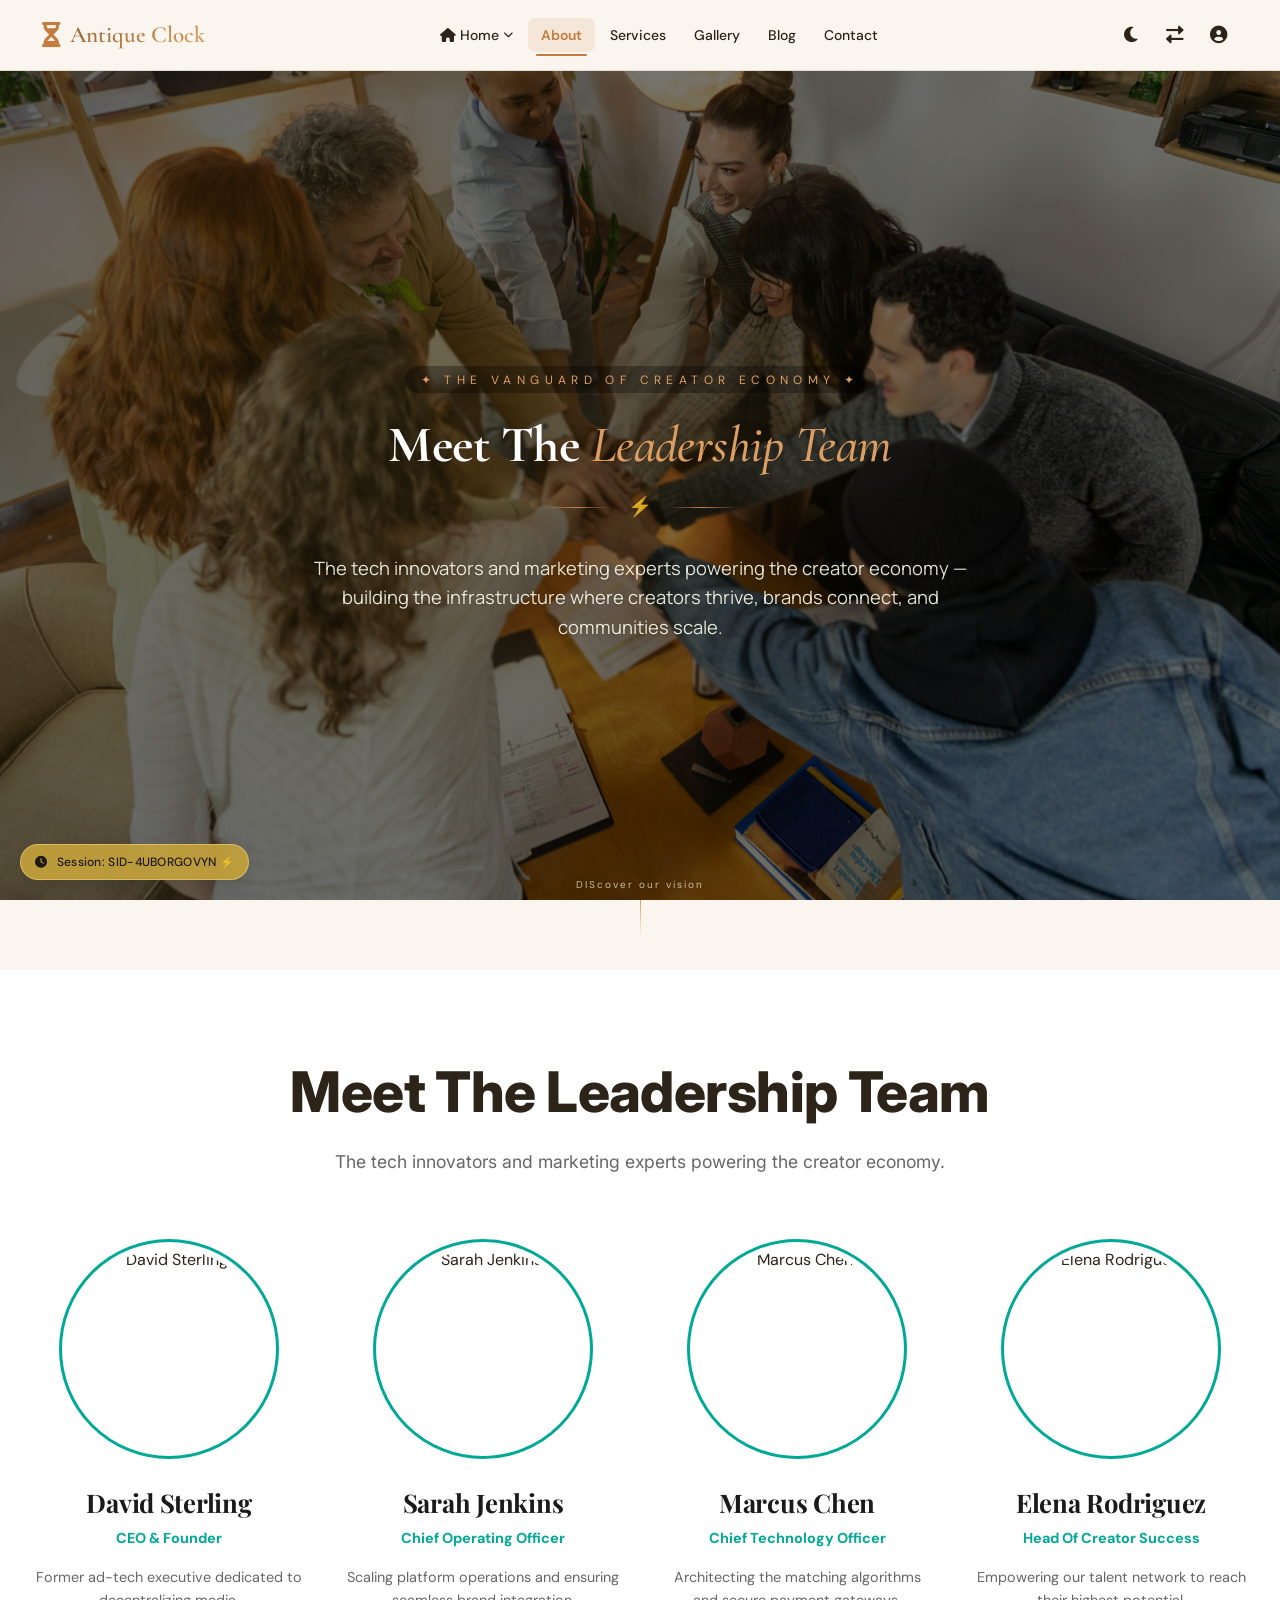
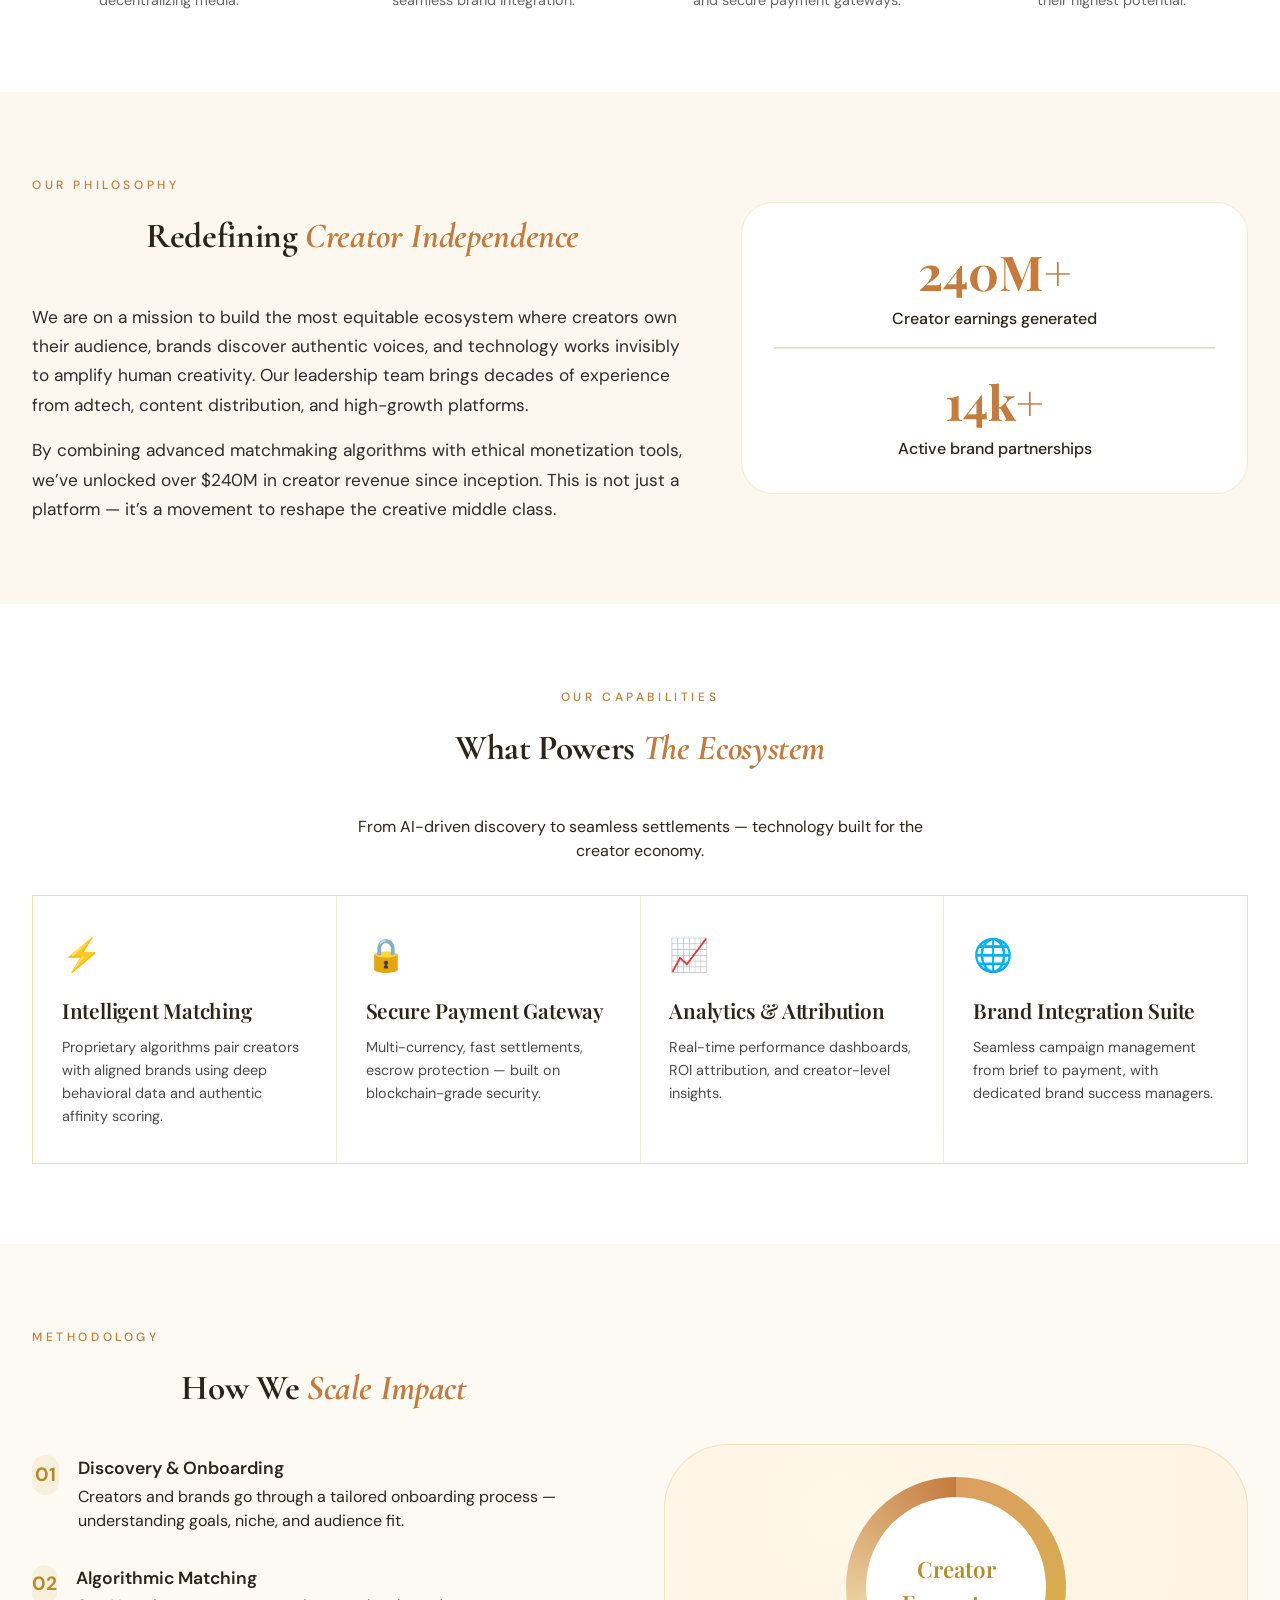
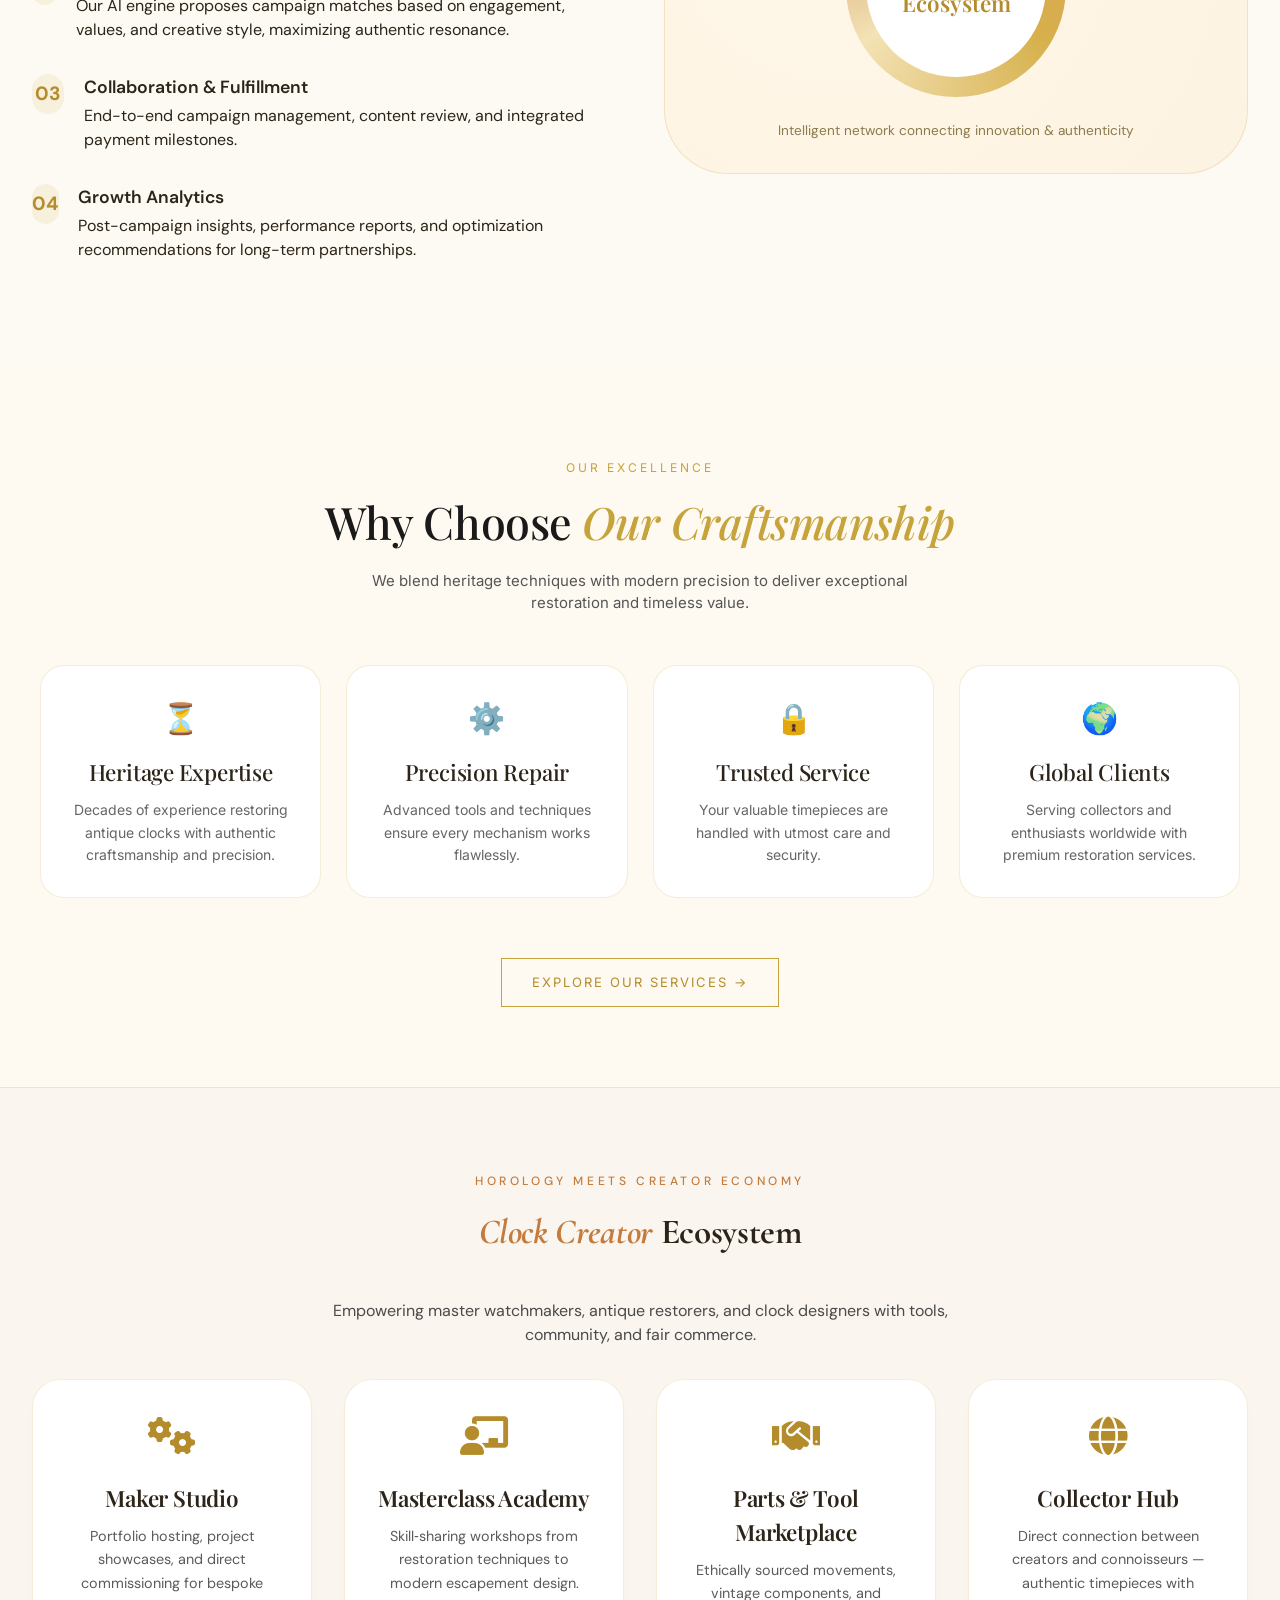
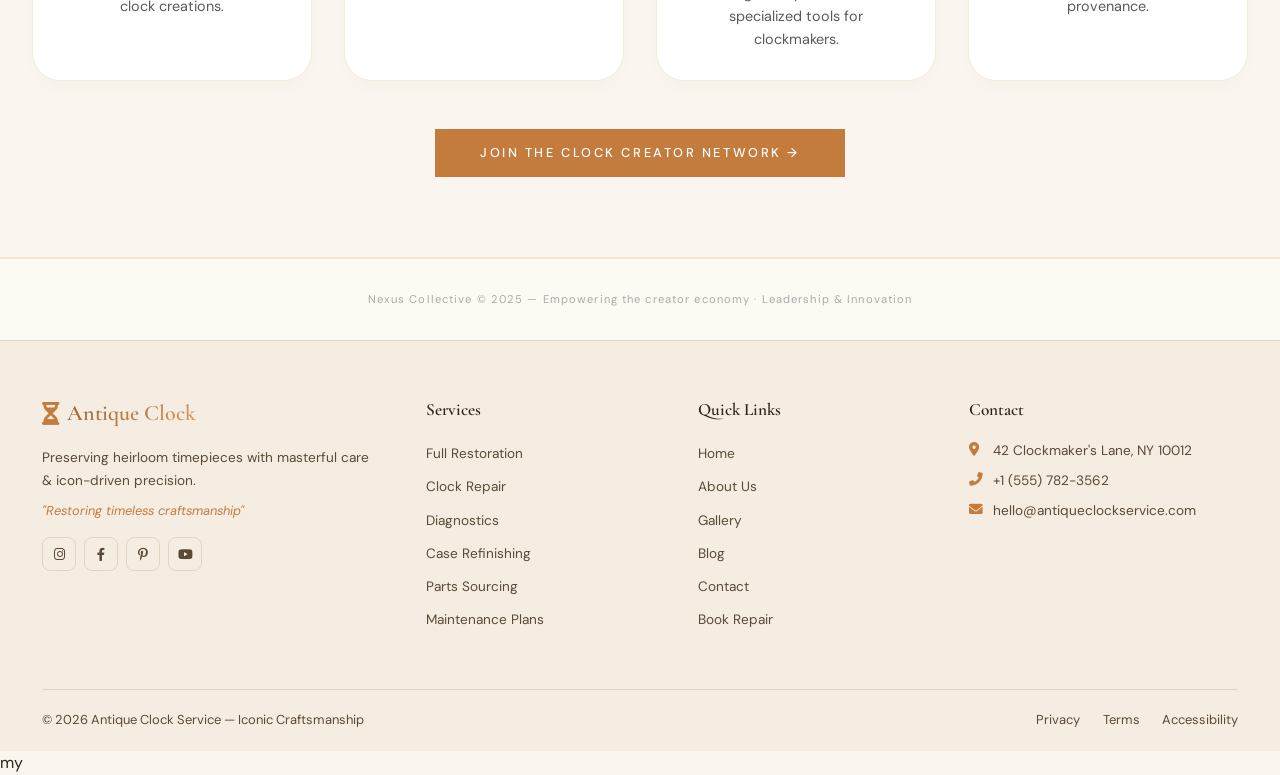
==== about.html @ 21d29d67 "main" ====
﻿<!DOCTYPE html>
<html lang="en">
<head>
  <meta charset="UTF-8">
  <meta name="viewport" content="width=device-width, initial-scale=1.0, viewport-fit=cover">
  <title>Nexus Collective | Leadership & Creator Economy</title>
  
  <!-- fonts & icons (combined from all components) -->
  <link href="https://fonts.googleapis.com/css2?family=Cormorant+Garamond:ital,wght@0,400;0,500;0,600;1,400;1,500&family=DM+Sans:wght@300;400;500;600&display=swap" rel="stylesheet">
  <link rel="preconnect" href="https://fonts.googleapis.com">
  <link href="https://fonts.googleapis.com/css2?family=Playfair+Display:ital,wght@0,400;0,500;0,600;0,700;1,400;1,500&family=Inter:opsz,wght@14..32,300;14..32,400;14..32,500;14..32,600&family=Manrope:wght@300;400;500;600&display=swap" rel="stylesheet">
  <link rel="stylesheet" href="https://cdnjs.cloudflare.com/ajax/libs/font-awesome/6.0.0-beta3/css/all.min.css">
  
  
  
  
  <!-- ========== STYLE BLOCK 2: NEXUS COLLECTIVE (full original, unmodified) ========== -->
  <style>
    * {
      margin: 0;
      padding: 0;
      box-sizing: border-box;
    }

    :root {
      --gold: #C6A43B;
      --gold-deep: #B48C2C;
      --gold-light: #E1C87D;
      --charcoal: #111111;
      --ink: #1A1A1A;
      --paper: #FEFAF0;
      --cream-bg: #FCF8F0;
      --border-soft: rgba(198, 164, 59, 0.22);
      --shadow-sm: 0 12px 28px -8px rgba(0, 0, 0, 0.05);
      --transition: all 0.4s cubic-bezier(0.2, 0.9, 0.4, 1.1);
    }

    body {
      font-family: 'Inter', system-ui, -apple-system, sans-serif;
      background-color: var(--cream);
      color: var(--brown-dark);
      line-height: 1.5;
      overflow-x: hidden;
      transition: background 0.3s, color 0.3s;
    }

    body.dark {
      --ink: #ece3d8;
      --paper: #1a1612;
      --cream-bg: #221e18;
      --border-soft: rgba(184, 124, 79, 0.22);
      background-color: #1a1612 !important;
    }

    body.dark section {
      background-color: transparent !important;
    }

    body.dark .about-section, 
    body.dark .leader-card,
    body.dark .testi-card,
    body.dark .stats-badge,
    body.dark .expertise-card,
    body.dark .visual-graphic,
    body.dark .network-ring-inner,
    body.dark .clock-card,
    body.dark [style*="background:#fff"],
    body.dark [style*="background: white"] {
      background-color: #221e18 !important;
      color: #ece3d8 !important;
      border-color: var(--border-soft) !important;
    }

    body.dark .leader-name,
    body.dark .team-card h3,
    body.dark h1, body.dark h2, body.dark h3, body.dark h4,
    body.dark .section-title, body.dark .team-title, 
    body.dark .step-num, body.dark .clock-card h3,
    body.dark [style*="color:#1A1A1A"] {
      color: #dc9e62 !important;
    }

    body.dark p,
    body.dark blockquote,
    body.dark .testi-text,
    body.dark .leader-bio,
    body.dark .team-bio,
    body.dark .expertise-card p,
    body.dark .step-text p,
    body.dark .clock-card p,
    body.dark [style*="color: #666"],
    body.dark [style*="color:#666"],
    body.dark [style*="color:#555"],
    body.dark [style*="color: #5a5a5a"],
    body.dark [style*="color: #4b4b4b"],
    body.dark [style*="color: #2c2c2c"],
    body.dark [style*="color: #4a4a4a"],
    body.dark [style*="color:#8b7a4b"] {
      color: #c5b8a8 !important;
    }
    
    body.dark .network-ring {
      background: conic-gradient(from 0deg, var(--gold-deep), #8b6e23, #b48c2c, var(--gold)) !important;
    }

    /* typography */
    h1, h2, h3, .serif-title {
      font-family: 'Playfair Display', serif;
      font-weight: 500;
      letter-spacing: -0.01em;
    }

    .label-text {
      font-size: 12px;
      letter-spacing: 0.3em;
      text-transform: uppercase;
      color: var(--gold);
      font-weight: 500;
      display: inline-block;
      margin-bottom: 1rem;
    }

    /* Hero with background image from the provided leadership theme */
    .hero {
      position: relative;
      min-height: 100vh;
      display: flex;
      align-items: center;
      justify-content: center;
      background: linear-gradient(105deg, rgba(0,0,0,0.62) 0%, rgba(0,0,0,0.45) 100%), 
                  url('./image/Meet\ The\ Leadership\ Team.jpg') center/cover no-repeat;
      background-attachment: fixed;
      background-size: cover;
      isolation: isolate;
    }

    .hero::before {
      content: '';
      position: absolute;
      inset: 0;
      background: radial-gradient(ellipse 70% 80% at 30% 40%, rgba(198,164,59,0.12) 0%, transparent 70%);
      pointer-events: none;
    }

    .hero-content {
      position: relative;
      z-index: 3;
      text-align: center;
      max-width: 880px;
      padding: 2rem;
      backdrop-filter: blur(1px);
    }

    .hero-eyebrow {
      font-size: 12px;
      letter-spacing: 0.45em;
      text-transform: uppercase;
      color: var(--gold-light);
      font-weight: 400;
      background: rgba(0,0,0,0.3);
      display: inline-block;
      padding: 0.3rem 1rem;
      border-radius: 40px;
      backdrop-filter: blur(4px);
      margin-bottom: 1.5rem;
    }

    .hero-title {
      font-size: clamp(2.8rem, 8vw, 5.2rem);
      font-weight: 600;
      color: white;
      line-height: 1.12;
      text-shadow: 0 2px 12px rgba(0,0,0,0.2);
      margin-bottom: 1.5rem;
    }

    .hero-title em {
      color: var(--gold-light);
      font-style: italic;
      font-weight: 500;
    }

    .hero-subtitle {
      font-size: clamp(1.1rem, 2vw, 1.5rem);
      color: rgba(255,255,240,0.92);
      font-weight: 400;
      max-width: 680px;
      margin: 0 auto 2rem;
      line-height: 1.6;
      font-family: 'Manrope', sans-serif;
      text-shadow: 0 1px 3px rgba(0,0,0,0.2);
    }

    .hero-divider {
      display: flex;
      align-items: center;
      justify-content: center;
      gap: 1rem;
      margin-bottom: 2rem;
      opacity: 0.8;
    }
    .hero-divider::before, .hero-divider::after {
      content: '';
      width: 70px;
      height: 1px;
      background: linear-gradient(90deg, transparent, var(--gold-light), transparent);
    }
    .hero-divider span {
      color: var(--gold-light);
      font-size: 1.2rem;
    }

    .scroll-hint {
      position: absolute;
      bottom: 2rem;
      left: 50%;
      transform: translateX(-50%);
      color: rgba(255,255,220,0.7);
      font-size: 10px;
      letter-spacing: 0.2em;
      display: flex;
      flex-direction: column;
      align-items: center;
      gap: 0.5rem;
    }
    .scroll-hint::after {
      content: '';
      width: 1px;
      height: 38px;
      background: linear-gradient(to bottom, var(--gold-light), transparent);
      animation: scrollPulse 1.8s infinite;
    }
    @keyframes scrollPulse {
      0% { opacity: 0.3; transform: scaleY(0.8); }
      100% { opacity: 1; transform: scaleY(1); }
    }

    /* section base */
    .section-inner {
      max-width: 1280px;
      margin: 0 auto;
      padding: 5rem 2rem;
    }
    .section-title {
      font-size: clamp(2rem, 4vw, 3.2rem);
      font-weight: 500;
      color: var(--ink);
      margin-bottom: 1rem;
    }
    .section-title em {
      color: var(--gold);
      font-style: italic;
    }

    /* leadership team cards grid (Updated to match screenshot) */
    .team-grid {
      display: grid;
      grid-template-columns: repeat(4, 1fr);
      gap: 2.5rem;
      margin-top: 4rem;
    }
    .team-card {
      text-align: center;
      transition: var(--transition);
      background: transparent; /* match image background */
      border: none;
      box-shadow: none;
    }
    .team-img-wrapper {
      position: relative;
      width: 220px;
      height: 220px;
      margin: 0 auto 1.5rem;
      border-radius: 50%;
      padding: 6px;
      border: 3px solid #00A896; /* Teal border from image */
      overflow: hidden;
      cursor: pointer;
    }
    .team-img-wrapper img {
      width: 100%;
      height: 100%;
      border-radius: 50%;
      object-fit: cover;
      transition: 0.4s;
    }
    .team-social-overlay {
      position: absolute;
      top: 50%;
      left: 50%;
      transform: translate(-50%, -50%);
      display: flex;
      gap: 0.8rem;
      opacity: 0;
      transition: 0.3s;
      z-index: 2;
    }
    .team-img-wrapper:hover .team-social-overlay {
      opacity: 1;
    }
    .team-img-wrapper:hover img {
      filter: brightness(0.6);
    }
    .social-icn {
      width: 32px;
      height: 32px;
      background: #00A896;
      border-radius: 50%;
      display: flex;
      align-items: center;
      justify-content: center;
      color: white;
      font-size: 0.8rem;
      text-decoration: none;
    }
    .team-card h3 {
      font-size: 1.6rem;
      font-weight: 700;
      color: #1a1a1a;
      margin-bottom: 0.4rem;
    }
    .team-title {
      color: #00A896;
      font-weight: 700;
      font-size: 0.9rem;
      text-transform: capitalize;
      margin-bottom: 1rem;
    }
    .team-bio {
      font-size: 0.9rem;
      color: #666;
      line-height: 1.6;
      max-width: 280px;
      margin: 0 auto;
    }

    @media (max-width: 1100px) {
      .team-grid { grid-template-columns: 1fr 1fr; }
    }
    @media (max-width: 600px) {
      .team-grid { grid-template-columns: 1fr; }
    }

    /* mission section */
    .mission-section {
      background: var(--cream-bg);
    }
    .mission-grid {
      display: flex;
      gap: 3rem;
      flex-wrap: wrap;
      align-items: center;
    }
    .mission-text {
      flex: 1.5;
    }
    .mission-text p {
      font-size: 1.08rem;
      line-height: 1.7;
      color: #2c2c2c;
      margin-top: 1rem;
    }
    .stats-badge {
      flex: 1;
      background: white;
      padding: 2rem;
      border-radius: 32px;
      border: 1px solid var(--border-soft);
      text-align: center;
    }
    .stats-number {
      font-size: 3rem;
      font-weight: 700;
      font-family: 'Playfair Display', serif;
      color: var(--gold);
    }

    /* expertise / services grid */
    .expertise-grid {
      display: grid;
      grid-template-columns: repeat(auto-fit, minmax(270px, 1fr));
      gap: 1px;
      background: rgba(198,164,59,0.2);
      border: 1px solid rgba(198,164,59,0.2);
      margin-top: 2rem;
    }
    .expertise-card {
      background: white;
      padding: 2.2rem 1.8rem;
      transition: background 0.25s;
    }
    .expertise-card:hover {
      background: #FEFBF5;
    }
    .expertise-icon {
      font-size: 2rem;
      margin-bottom: 1rem;
    }
    .expertise-card h3 {
      font-size: 1.3rem;
      font-weight: 600;
      margin-bottom: 0.6rem;
    }
    .expertise-card p {
      color: #4b4b4b;
      font-size: 0.9rem;
      line-height: 1.6;
    }

    /* process / how we work */
    .process-layout {
      display: grid;
      grid-template-columns: 1fr 1fr;
      gap: 3rem;
      align-items: center;
    }
    .step-item {
      display: flex;
      gap: 1.2rem;
      margin-bottom: 2rem;
    }
    .step-num {
      width: 40px;
      height: 40px;
      background: rgba(198,164,59,0.12);
      border-radius: 60px;
      display: flex;
      align-items: center;
      justify-content: center;
      font-weight: 700;
      color: var(--gold-deep);
      font-size: 1.2rem;
    }
    .step-text h4 {
      font-weight: 600;
      font-size: 1.1rem;
      margin-bottom: 0.2rem;
    }
    .visual-graphic {
      background: radial-gradient(circle at 30% 20%, #FFF7E8, #FDF3E2);
      border-radius: 64px;
      padding: 2rem;
      text-align: center;
      border: 1px solid var(--border-soft);
    }
    .network-ring {
      width: 220px;
      height: 220px;
      margin: 0 auto;
      background: conic-gradient(from 0deg, var(--gold-light), #d6b04b, #f3e2b5, var(--gold));
      border-radius: 50%;
      display: flex;
      align-items: center;
      justify-content: center;
      animation: rotateSlow 20s linear infinite;
    }
    .network-ring-inner {
      width: 180px;
      height: 180px;
      background: white;
      border-radius: 50%;
      display: flex;
      align-items: center;
      justify-content: center;
      font-family: 'Playfair Display', serif;
      font-size: 1.4rem;
      color: var(--gold-deep);
      font-weight: 600;
    }
    @keyframes rotateSlow {
      from { transform: rotate(0deg); }
      to { transform: rotate(360deg); }
    }

    /* testimonials */
    .testimonials-section {
      background: #FEFAF2;
    }
    .testi-grid {
      display: grid;
      grid-template-columns: repeat(auto-fit, minmax(280px, 1fr));
      gap: 2rem;
      margin: 3rem 0;
    }
    .testi-card {
      background: white;
      padding: 2rem;
      border-radius: 24px;
      box-shadow: 0 6px 14px rgba(0,0,0,0.02);
      border: 1px solid var(--border-soft);
    }
    .testi-card blockquote {
      font-style: italic;
      font-size: 0.95rem;
      line-height: 1.7;
      color: #2e2e2e;
      margin: 1rem 0;
    }
    .testi-author {
      display: flex;
      align-items: center;
      gap: 1rem;
      margin-top: 1rem;
    }
    .author-icon {
      width: 42px;
      height: 42px;
      background: #F2E9DA;
      border-radius: 50%;
      display: flex;
      align-items: center;
      justify-content: center;
      font-weight: bold;
      color: var(--gold);
    }

    .cta-band {
      text-align: center;
      padding: 3rem 2rem 2rem;
      border-top: 1px solid var(--border-soft);
    }
    .cta-btn {
      display: inline-block;
      background: transparent;
      border: 1.5px solid var(--gold);
      padding: 0.9rem 2.8rem;
      font-weight: 500;
      letter-spacing: 0.2em;
      color: var(--gold-deep);
      text-transform: uppercase;
      font-size: 0.8rem;
      transition: 0.25s;
      text-decoration: none;
      margin-top: 1.5rem;
    }
    .cta-btn:hover {
      background: var(--gold);
      color: white;
      border-color: var(--gold);
    }
    .footer {
      text-align: center;
      padding: 2rem;
      font-size: 0.7rem;
      letter-spacing: 0.1em;
      color: #aaa;
      border-top: 1px solid rgba(198,164,59,0.2);
      background: #FDFAF3;
    }

    .reveal {
      opacity: 0;
      transform: translateY(28px);
      transition: opacity 0.7s ease, transform 0.7s ease;
    }
    .reveal.visible {
      opacity: 1;
      transform: translateY(0);
    }

    @media (max-width: 780px) {
      .process-layout { grid-template-columns: 1fr; }
      .visual-graphic { order: -1; }
      .hero { background-attachment: scroll; }
    }
  </style>

  <!-- ========== STYLE BLOCK 3: ANTIQUE CLOCK FOOTER (fully preserved) ========== -->
  <style>
    /* ---------- ROOT VARIABLES (matching original design) ---------- */
    * {
      margin: 0;
      padding: 0;
      box-sizing: border-box;
    }

    :root {
      --gold: #c47b3e;
      --gold-light: #dc9e62;
      --gold-dark: #9b5e2c;
      --cream: #faf6ef;
      --cream-mid: #f5ede2;
      --brown-dark: #2c2418;
      --brown-mid: #5a4a36;
      --brown-light: #a08060;
      --border: rgba(139, 101, 57, 0.18);
    }

    /* optional dark mode variables (if you ever toggle, but footer adapts) */
    body.dark {
      --cream: #1a1612;
      --cream-mid: #221e18;
      --brown-dark: #ece3d8;
      --brown-mid: #c5b8a8;
      --border: rgba(184, 124, 79, 0.22);
    }

    body {
      font-family: 'DM Sans', sans-serif;
      background: var(--cream);
      color: var(--brown-dark);
      margin: 0;
      padding: 0;
      min-height: 100vh;
      display: flex;
      flex-direction: column;
    }

    /* container utility (same as original) */
    .container {
      max-width: 1260px;
      margin: 0 auto;
      padding: 0 2rem;
      width: 100%;
    }

    /* ---------- FOOTER STYLES (exactly as original, no modifications) ---------- */
    footer {
      background: var(--cream-mid);
      border-top: 1px solid var(--border);
      margin-top: auto;
    }

    .footer-grid {
      display: grid;
      grid-template-columns: 1.5fr 1fr 1fr 1.2fr;
      gap: 3rem;
      padding: 3.5rem 0 3rem;
      border-bottom: 1px solid var(--border);
    }

    .footer-brand .footer-logo {
      display: flex;
      align-items: center;
      gap: .5rem;
      margin-bottom: 1rem;
    }

    .footer-logo i {
      font-size: 1.45rem;
      color: var(--gold);
    }

    .footer-logo-name {
      font-family: 'Cormorant Garamond', serif;
      font-size: 1.38rem;
      font-weight: 600;
      background: linear-gradient(135deg, var(--gold-dark), var(--gold-light));
      -webkit-background-clip: text;
      background-clip: text;
      color: transparent;
    }

    .footer-brand p {
      font-size: .85rem;
      color: var(--brown-mid);
      line-height: 1.72;
      margin-bottom: 0.5rem;
    }

    .footer-tagline {
      font-size: 0.8rem;
      color: var(--gold);
      font-style: italic;
      margin-bottom: 0.75rem;
    }

    .social-row {
      display: flex;
      gap: .5rem;
      margin-top: 1.1rem;
    }

    .social-btn {
      width: 34px;
      height: 34px;
      border: 1px solid var(--border);
      border-radius: 8px;
      display: flex;
      align-items: center;
      justify-content: center;
      font-size: .82rem;
      color: var(--brown-mid);
      text-decoration: none;
      transition: all .18s;
    }

    .social-btn:hover {
      background: rgba(184, 124, 79, .12);
      color: var(--gold);
      border-color: var(--gold);
    }

    .footer-col h4 {
      font-family: 'Cormorant Garamond', serif;
      font-size: 1.08rem;
      font-weight: 600;
      margin-bottom: 1.15rem;
      color: var(--brown-dark);
    }

    .footer-col ul {
      list-style: none;
    }

    .footer-col li {
      margin-bottom: .58rem;
    }

    .footer-col a {
      text-decoration: none;
      font-size: .85rem;
      color: var(--brown-mid);
      transition: color .18s;
    }

    .footer-col a:hover {
      color: var(--gold);
    }

    .contact-row {
      display: flex;
      align-items: flex-start;
      gap: .55rem;
      margin-bottom: .6rem;
      font-size: 0.85rem;
      color: var(--brown-mid);
    }

    .contact-row i {
      color: var(--gold);
      width: 15px;
      margin-top: 2px;
    }

    .footer-bottom {
      display: flex;
      align-items: center;
      justify-content: space-between;
      padding: 1.3rem 0;
      font-size: .81rem;
      color: var(--brown-mid);
      flex-wrap: wrap;
    }

    .legal {
      display: flex;
      gap: 1.4rem;
    }

    .legal a {
      color: var(--brown-mid);
      text-decoration: none;
      transition: color 0.18s;
    }

    .legal a:hover {
      color: var(--gold);
    }

    /* Responsive (same as original footer breakpoints) */
    @media (max-width: 1024px) {
      .footer-grid {
        grid-template-columns: 1fr 1fr;
        gap: 2rem;
      }
    }

    @media (max-width: 640px) {
      .container {
        padding: 0 1.2rem;
      }
      .footer-grid {
        grid-template-columns: 1fr;
        text-align: center;
        gap: 1.8rem;
      }
      .footer-brand .footer-logo {
        justify-content: center;
      }
      .contact-row {
        justify-content: center;
      }
      .social-row {
        justify-content: center;
      }
      .footer-bottom {
        flex-direction: column;
        gap: 0.7rem;
        text-align: center;
      }
      .legal {
        justify-content: center;
      }
    }

    @media (max-width: 480px) {
      .container {
        padding: 0 0.9rem;
      }
      .footer-col h4 {
        font-size: 0.95rem;
        margin-bottom: 0.8rem;
      }
      .contact-row {
        font-size: 0.75rem;
        flex-wrap: wrap;
        justify-content: center;
      }
      .footer-col ul li a {
        font-size: 0.75rem;
      }
    }

    /* extra small devices */
    @media (max-width: 375px) {
      .footer-col ul li a {
        font-size: 0.7rem;
      }
    }

    /* ensure no overflow */
    img, svg, iframe {
      max-width: 100%;
      height: auto;
    }
  </style>

  <!-- ========== ADDED BACKGROUND IMAGE FOR MISSION SECTION (only addition, no existing lines changed) ========== -->
  <style>
    /* ADDITION ONLY: background image for .mission-section (subtle luxurious texture) */
    .mission-section {
      background-image: url('https://images.unsplash.com/photo-1600585154340-be6161a56a0c?w=1600&auto=format');
      background-size: cover;
      background-position: center;
      background-blend-mode: soft-light;
      background-repeat: no-repeat;
    }
  </style>

  <!-- ========== NEW SECTION: CREATOR ECOSYSTEM FOR CLOCK (added without modifying any existing line) ========== -->
  <style>
    /* Additional styles for the new clock creator ecosystem section */
    .clock-ecosystem {
      background: linear-gradient(125deg, #FDF8F0 0%, #FBF5E8 100%);
      border-top: 1px solid var(--border-soft);
      border-bottom: 1px solid var(--border-soft);
    }
    .clock-grid {
      display: grid;
      grid-template-columns: repeat(auto-fit, minmax(260px, 1fr));
      gap: 2rem;
      margin-top: 2rem;
    }
    .clock-card {
      background: white;
      border-radius: 28px;
      padding: 1.8rem;
      text-align: center;
      transition: all 0.3s ease;
      border: 1px solid rgba(198,164,59,0.2);
      box-shadow: 0 10px 25px -12px rgba(0,0,0,0.05);
    }
    .clock-card:hover {
      transform: translateY(-6px);
      border-color: var(--gold);
      box-shadow: 0 20px 30px -12px rgba(0,0,0,0.1);
    }
    .clock-icon {
      font-size: 2.4rem;
      color: var(--gold-deep);
      margin-bottom: 1rem;
    }
    .clock-card h3 {
      font-family: 'Playfair Display', serif;
      font-size: 1.4rem;
      font-weight: 600;
      margin-bottom: 0.6rem;
    }
    .clock-card p {
      font-size: 0.9rem;
      color: #5a5a5a;
      line-height: 1.6;
    }
    .ecosystem-stats {
      display: flex;
      justify-content: center;
      gap: 2rem;
      margin: 2.5rem 0 1rem;
      flex-wrap: wrap;
    }
    .stat-clock {
      text-align: center;
      background: rgba(198,164,59,0.08);
      padding: 1rem 1.6rem;
      border-radius: 60px;
    }
    .stat-clock .number {
      font-size: 1.8rem;
      font-weight: 700;
      color: var(--gold-deep);
      font-family: 'Playfair Display', serif;
    }
    .stat-clock .label {
      font-size: 0.75rem;
      text-transform: uppercase;
      letter-spacing: 0.1em;
    }
  </style>
  <link rel="stylesheet" href="./shared.css">
    <link rel="icon" type="image/png" href="./favicon.png">
</head>
<body>
<div class="nav-wrapper">
      <div class="container">
        <nav>
          <a href="./index.html" class="logo">
            <i class="fas fa-hourglass-half logo-icon"></i>
            <span class="logo-name">Antique Clock</span>
          </a>
          <ul class="nav-links">
            <li class="ddrop">
              <button class="ddrop-btn"><i class="fas fa-home"></i> Home <i class="fas fa-chevron-down chevron"></i></button>
              <div class="ddrop-menu">
                <a href="./index.html">Home 1</a>
                <a href="./home 2.html">Home 2</a>
              </div>
            </li>
            <li><a href="./about.html">About</a></li>
            <li><a href="./services.html">Services</a></li>
            <li><a href="./gallery.html">Gallery</a></li>
            <li><a href="./blog.html">Blog</a></li>
            <li><a href="./contact.html">Contact</a></li>
            
          </ul>
          <div class="nav-actions">
            <button class="icon-btn" id="darkToggle" aria-label="Dark mode"><i class="fa-solid fa-moon"></i></button>
            <button class="icon-btn" id="rtlToggle" aria-label="RTL mode"><i class="fa-solid fa-right-left"></i></button>
            <div class="user-ddrop">
              <button class="icon-btn" id="userToggle" aria-label="User menu" aria-haspopup="true" aria-expanded="false">
                <i class="fas fa-user-circle"></i>
              </button>
              <div class="user-ddrop-menu" id="userDropMenu">
                <a href="./login.html"><i class="fas fa-sign-in-alt"></i> Login</a>
                <a href="./register.html"><i class="fas fa-user-plus"></i> Register</a>
              </div>
            </div>
          </div>
          <!-- Mobile hamburger -->
          <div class="mob-actions">
            <button class="hamburger" id="openDrawer" aria-label="Menu">☰</button>
          </div>
        </nav>
      </div>
    </div>

    <!-- Drawer overlay & drawer panel -->
    <div class="drawer-overlay" id="drawerOverlay"></div>
    <div class="drawer" id="drawer">
      <div class="drawer-header">
        <a href="./index.html" class="drawer-logo" data-close><i class="fas fa-hourglass-half"></i><span>Antique Clock</span></a>
        <button class="drawer-close" id="closeDrawer"><i class="fas fa-times"></i></button>
      </div>
      <div class="drawer-nav">
        <div class="drawer-section-label">Navigation</div>
        <a href="javascript:void(0)" data-close><i class="fas fa-home"></i> Home</a>
        <div class="drawer-sub">
          <a href="./index.html" data-close>Home 1 — Classic</a>
          <a href="./home 2.html" data-close>Home 2 — Modern</a>
        </div>
        <a href="./about.html" data-close><i class="fas fa-info-circle"></i> About</a>
        <a href="./services.html" data-close><i class="fas fa-tools"></i> Services</a>
        <a href="./gallery.html" data-close><i class="fas fa-images"></i> Gallery</a>
        <a href="./blog.html" data-close><i class="fas fa-feather-alt"></i> Blog</a>
        <a href="./contact.html" data-close><i class="fas fa-envelope"></i> Contact</a>
        <div class="drawer-divider"></div>
        
        <div class="drawer-divider"></div>
        <!-- Enhanced controls injected via JS -->
      </div>
      
    </div>

      <script src="./nav.js"></script>

<!-- ========== COMPONENT 1: ANTIQUE CLOCK NAVBAR (exact, unmodified) ========== -->


    <!-- Drawer overlay & drawer panel -->
    
<!-- HERO SECTION — with leadership team background image + updated paragraph style -->
<section class="hero">
  <div class="hero-content">
    <span class="hero-eyebrow">✦ THE VANGUARD OF CREATOR ECONOMY ✦</span>
    <h1 class="hero-title">Meet The <em>Leadership Team</em></h1>
    <div class="hero-divider"><span>⚡</span></div>
    <p class="hero-subtitle">The tech innovators and marketing experts powering the creator economy — building the infrastructure where creators thrive, brands connect, and communities scale.</p>
  </div>
  <div class="scroll-hint">DIScover our vision</div>
</section>

<!-- LEADERSHIP TEAM GRID — Representing the high-fidelity team style from screenshot -->
<section style="background: #FFFFFF;">
  <div class="section-inner">
    <div class="reveal" style="text-align: center; margin-bottom: 4rem;">
      <h2 style="font-size: 3.5rem; font-weight: 800; font-family: 'Inter', sans-serif;">Meet The Leadership Team</h2>
      <p style="max-width: 680px; margin: 15px auto 0; color: #666; font-size: 1.1rem; font-family: 'Inter', sans-serif;">The tech innovators and marketing experts powering the creator economy.</p>
    </div>
    <div class="team-grid">
      <!-- David Sterling -->
      <div class="team-card reveal">
        <div class="team-img-wrapper">
          <img src="https://images.unsplash.com/photo-1560250097-0b93528c311a?q=80&w=400&auto=format" alt="David Sterling">
          <div class="team-social-overlay">
            <a href="#" class="social-icn"><i class="fab fa-linkedin-in"></i></a>
            <a href="#" class="social-icn"><i class="fab fa-twitter"></i></a>
          </div>
        </div>
        <h3>David Sterling</h3>
        <div class="team-title">CEO & Founder</div>
        <p class="team-bio">Former ad-tech executive dedicated to decentralizing media.</p>
      </div>
      <!-- Sarah Jenkins -->
      <div class="team-card reveal">
        <div class="team-img-wrapper">
          <img src="https://images.unsplash.com/photo-1573496359142-b8d87734a5a2?q=80&w=400&auto=format" alt="Sarah Jenkins">
          <div class="team-social-overlay">
            <a href="#" class="social-icn"><i class="fab fa-linkedin-in"></i></a>
            <a href="#" class="social-icn"><i class="fab fa-twitter"></i></a>
          </div>
        </div>
        <h3>Sarah Jenkins</h3>
        <div class="team-title">Chief Operating Officer</div>
        <p class="team-bio">Scaling platform operations and ensuring seamless brand integration.</p>
      </div>
      <!-- Marcus Chen -->
      <div class="team-card reveal">
        <div class="team-img-wrapper">
          <img src="https://images.unsplash.com/photo-1472099645785-5658abf4ff4e?q=80&w=400&auto=format" alt="Marcus Chen">
          <div class="team-social-overlay">
            <a href="#" class="social-icn"><i class="fab fa-linkedin-in"></i></a>
            <a href="#" class="social-icn"><i class="fab fa-twitter"></i></a>
          </div>
        </div>
        <h3>Marcus Chen</h3>
        <div class="team-title">Chief Technology Officer</div>
        <p class="team-bio">Architecting the matching algorithms and secure payment gateways.</p>
      </div>
      <!-- Elena Rodriguez -->
      <div class="team-card reveal">
        <div class="team-img-wrapper">
          <img src="https://images.unsplash.com/photo-1580489944761-15a19d654956?q=80&w=400&auto=format" alt="Elena Rodriguez">
          <div class="team-social-overlay">
            <a href="#" class="social-icn"><i class="fab fa-linkedin-in"></i></a>
            <a href="#" class="social-icn"><i class="fab fa-twitter"></i></a>
          </div>
        </div>
        <h3>Elena Rodriguez</h3>
        <div class="team-title">Head of Creator Success</div>
        <p class="team-bio">Empowering our talent network to reach their highest potential.</p>
      </div>
    </div>
  </div>
</section>

<!-- MISSION SECTION (updated story/paragraph) -->
<section class="mission-section">
  <div class="section-inner">
    <div class="mission-grid">
      <div class="mission-text reveal">
        <span class="label-text">OUR PHILOSOPHY</span>
        <h2 class="section-title">Redefining <em>Creator Independence</em></h2>
        <p>We are on a mission to build the most equitable ecosystem where creators own their audience, brands discover authentic voices, and technology works invisibly to amplify human creativity. Our leadership team brings decades of experience from adtech, content distribution, and high-growth platforms.</p>
        <p>By combining advanced matchmaking algorithms with ethical monetization tools, we’ve unlocked over $240M in creator revenue since inception. This is not just a platform — it’s a movement to reshape the creative middle class.</p>
      </div>
      <div class="stats-badge reveal">
        <div class="stats-number">240M+</div>
        <div style="font-weight: 500;">Creator earnings generated</div>
        <hr style="margin: 1rem 0; border-color: var(--border-soft);">
        <div class="stats-number">14k+</div>
        <div style="font-weight: 500;">Active brand partnerships</div>
      </div>
    </div>
  </div>
</section>

<!-- CORE EXPERTISE (replacing services) -->
<section style="background: white;">
  <div class="section-inner">
    <div class="reveal" style="text-align: center;">
      <span class="label-text">Our Capabilities</span>
      <h2 class="section-title">What Powers <em>The Ecosystem</em></h2>
      <p style="max-width: 600px; margin: 0 auto 2rem auto;">From AI-driven discovery to seamless settlements — technology built for the creator economy.</p>
    </div>
    <div class="expertise-grid">
      <div class="expertise-card reveal"><div class="expertise-icon">⚡</div><h3>Intelligent Matching</h3><p>Proprietary algorithms pair creators with aligned brands using deep behavioral data and authentic affinity scoring.</p></div>
      <div class="expertise-card reveal"><div class="expertise-icon">🔒</div><h3>Secure Payment Gateway</h3><p>Multi-currency, fast settlements, escrow protection — built on blockchain-grade security.</p></div>
      <div class="expertise-card reveal"><div class="expertise-icon">📈</div><h3>Analytics & Attribution</h3><p>Real-time performance dashboards, ROI attribution, and creator-level insights.</p></div>
      <div class="expertise-card reveal"><div class="expertise-icon">🌐</div><h3>Brand Integration Suite</h3><p>Seamless campaign management from brief to payment, with dedicated brand success managers.</p></div>
  </div>
</section>

<!-- PROCESS / HOW WE BUILD -->
<section style="background: #FDFAF4;">
  <div class="section-inner">
    <div class="process-layout">
      <div class="reveal">
        <span class="label-text">Methodology</span>
        <h2 class="section-title">How We <em>Scale Impact</em></h2>
        <div style="margin-top: 1.8rem;">
          <div class="step-item"><div class="step-num">01</div><div class="step-text"><h4>Discovery & Onboarding</h4><p>Creators and brands go through a tailored onboarding process — understanding goals, niche, and audience fit.</p></div></div>
          <div class="step-item"><div class="step-num">02</div><div class="step-text"><h4>Algorithmic Matching</h4><p>Our AI engine proposes campaign matches based on engagement, values, and creative style, maximizing authentic resonance.</p></div></div>
          <div class="step-item"><div class="step-num">03</div><div class="step-text"><h4>Collaboration & Fulfillment</h4><p>End-to-end campaign management, content review, and integrated payment milestones.</p></div></div>
          <div class="step-item"><div class="step-num">04</div><div class="step-text"><h4>Growth Analytics</h4><p>Post-campaign insights, performance reports, and optimization recommendations for long-term partnerships.</p></div></div>
        </div>
      </div>
      <div class="visual-graphic reveal">
        <div class="network-ring"><div class="network-ring-inner">Creator<br>Ecosystem</div></div>
        <p style="margin-top: 1.5rem; font-size: 0.85rem; color: #8b7a4b;">Intelligent network connecting innovation & authenticity</p>
      </div>
    </div>
  </div>
</section>
<section style="background:#FEFAF2; padding:80px 20px; font-family:'Inter', sans-serif;">
  <div style="max-width:1200px; margin:auto;">

    <!-- HEADER -->
    <div style="text-align:center; margin-bottom:50px;">
      <span style="color:#C6A43B; font-size:12px; letter-spacing:3px; text-transform:uppercase;">
        Our Excellence
      </span>
      <h2 style="font-family:'Playfair Display', serif; font-size:2.8rem; margin-top:10px; color:#1A1A1A;">
        Why Choose <em style="color:#C6A43B;">Our Craftsmanship</em>
      </h2>
      <p style="max-width:600px; margin:15px auto 0; color:#555; font-size:15px;">
        We blend heritage techniques with modern precision to deliver exceptional restoration and timeless value.
      </p>
    </div>

    <!-- GRID -->
    <div style="display:grid; grid-template-columns:repeat(auto-fit, minmax(260px,1fr)); gap:25px;">

      <!-- CARD 1 -->
      <div style="background:#fff; padding:30px; border-radius:24px; border:1px solid rgba(198,164,59,0.2); text-align:center; transition:0.3s;">
        <div style="font-size:30px; color:#C6A43B; margin-bottom:15px;">⏳</div>
        <h3 style="font-family:'Playfair Display', serif; font-size:1.4rem; margin-bottom:10px;">Heritage Expertise</h3>
        <p style="color:#666; font-size:14px; line-height:1.6;">
          Decades of experience restoring antique clocks with authentic craftsmanship and precision.
        </p>
      </div>

      <!-- CARD 2 -->
      <div style="background:#fff; padding:30px; border-radius:24px; border:1px solid rgba(198,164,59,0.2); text-align:center;">
        <div style="font-size:30px; color:#C6A43B; margin-bottom:15px;">⚙️</div>
        <h3 style="font-family:'Playfair Display', serif; font-size:1.4rem; margin-bottom:10px;">Precision Repair</h3>
        <p style="color:#666; font-size:14px; line-height:1.6;">
          Advanced tools and techniques ensure every mechanism works flawlessly.
        </p>
      </div>

      <!-- CARD 3 -->
      <div style="background:#fff; padding:30px; border-radius:24px; border:1px solid rgba(198,164,59,0.2); text-align:center;">
        <div style="font-size:30px; color:#C6A43B; margin-bottom:15px;">🔒</div>
        <h3 style="font-family:'Playfair Display', serif; font-size:1.4rem; margin-bottom:10px;">Trusted Service</h3>
        <p style="color:#666; font-size:14px; line-height:1.6;">
          Your valuable timepieces are handled with utmost care and security.
        </p>
      </div>

      <!-- CARD 4 -->
      <div style="background:#fff; padding:30px; border-radius:24px; border:1px solid rgba(198,164,59,0.2); text-align:center;">
        <div style="font-size:30px; color:#C6A43B; margin-bottom:15px;">🌍</div>
        <h3 style="font-family:'Playfair Display', serif; font-size:1.4rem; margin-bottom:10px;">Global Clients</h3>
        <p style="color:#666; font-size:14px; line-height:1.6;">
          Serving collectors and enthusiasts worldwide with premium restoration services.
        </p>
      </div>

    </div>

    <!-- CTA -->
    <div style="text-align:center; margin-top:60px;">
      <a href="#" style="display:inline-block; padding:14px 30px; border:1.5px solid #C6A43B; color:#B48C2C; text-decoration:none; letter-spacing:2px; font-size:13px; text-transform:uppercase; transition:0.3s;">
        Explore Our Services →
      </a>
    </div>

  </div>
</section>

<!-- ========== NEW SECTION: CREATOR ECOSYSTEM FOR CLOCK ARTISANS ========== -->
<section class="clock-ecosystem">
  <div class="section-inner">
    <div class="reveal" style="text-align: center;">
      <span class="label-text">HOROLOGY MEETS CREATOR ECONOMY</span>
      <h2 class="section-title"><em>Clock Creator</em> Ecosystem</h2>
      <p style="max-width: 680px; margin: 0 auto 1.5rem auto; color: #4a4a4a;">Empowering master watchmakers, antique restorers, and clock designers with tools, community, and fair commerce.</p>
    </div>
    <div class="clock-grid">
      <div class="clock-card reveal">
        <div class="clock-icon"><i class="fas fa-cogs"></i></div>
        <h3>Maker Studio</h3>
        <p>Portfolio hosting, project showcases, and direct commissioning for bespoke clock creations.</p>
      </div>
      <div class="clock-card reveal">
        <div class="clock-icon"><i class="fas fa-chalkboard-user"></i></div>
        <h3>Masterclass Academy</h3>
        <p>Skill‑sharing workshops from restoration techniques to modern escapement design.</p>
      </div>
      <div class="clock-card reveal">
        <div class="clock-icon"><i class="fas fa-handshake"></i></div>
        <h3>Parts & Tool Marketplace</h3>
        <p>Ethically sourced movements, vintage components, and specialized tools for clockmakers.</p>
      </div>
      <div class="clock-card reveal">
        <div class="clock-icon"><i class="fas fa-globe"></i></div>
        <h3>Collector Hub</h3>
        <p>Direct connection between creators and connoisseurs — authentic timepieces with provenance.</p>
      </div>
    </div>
    <div style="text-align: center; margin-top: 1.5rem;">
      <a href="#" class="cta-btn" style="background: var(--gold); color: white; border: none;">Join the Clock Creator Network →</a>
    </div>
  </div>
</section>

<!-- Nexus Collective's own footer (preserved exactly as in original) -->
<div class="footer">
  Nexus Collective © 2025 — Empowering the creator economy · Leadership & Innovation
</div>

<!-- ========== COMPONENT 3: ANTIQUE CLOCK FOOTER (exact, unmodified) ========== -->


<!-- ========== ALL SCRIPTS (preserved from each component, in order, without changes) ========== -->


<!-- Nexus Collective reveal & parallax script (preserved) -->
<script>
  // intersection observer for reveal animation
  const observer = new IntersectionObserver((entries) => {
    entries.forEach(entry => {
      if (entry.isIntersecting) {
        entry.target.classList.add('visible');
        observer.unobserve(entry.target);
      }
    });
  }, { threshold: 0.12, rootMargin: "0px 0px -30px 0px" });

  document.querySelectorAll('.reveal').forEach(el => observer.observe(el));

  // subtle parallax hero background shift (smooth)
  window.addEventListener('mousemove', (e) => {
    const hero = document.querySelector('.hero');
    if (!hero) return;
    const x = (e.clientX / window.innerWidth) * 12;
    const y = (e.clientY / window.innerHeight) * 8;
    hero.style.backgroundPosition = `${50 + x * 0.05}% ${45 + y * 0.05}%`;
  });
</script>

<!-- Antique Clock Footer optional script (preserved) -->
<script>
  // (Optional) if you wish to test dark mode, uncomment the next line or add a toggle button.
  // However the footer will automatically adapt if parent body has class "dark".
  // This script is just for completeness; the footer works perfectly without it.
  console.log('Antique Clock Footer — ready to embed. Add class "dark" to body to switch to dark theme.');
</script>


<!-- ========== ADDITION: BACKGROUND IMAGE FOR CLOCK ECOSYSTEM (no existing lines changed) ========== -->
<style>
  /* ADDITION: luxurious clockmaker workshop background for .clock-ecosystem section */
  .clock-ecosystem {
    background-image: linear-gradient(rgba(253, 248, 240, 0.78), rgba(251, 245, 232, 0.85)), url('https://images.unsplash.com/photo-1585614962832-eeebd69d7920?q=80&w=2070&auto=format');
    background-size: cover;
    background-position: center 30%;
    background-attachment: fixed;
    background-repeat: no-repeat;
    background-blend-mode: overlay;
  }
  body.dark .clock-ecosystem {
    background-image: linear-gradient(rgba(26, 22, 18, 0.82), rgba(34, 30, 24, 0.88)), url('https://images.unsplash.com/photo-1585614962832-eeebd69d7920?q=80&w=2070&auto=format');
  }
  @media (max-width: 780px) {
    .clock-ecosystem {
      background-attachment: scroll;
    }
  }
</style>

<!-- ========== ADDITION: SESSION MANAGEMENT DEMO (persistent session across page reloads) ========== -->
<script>
  (function initSessionDemo() {
    // generate or retrieve session ID from sessionStorage
    let sessionId = sessionStorage.getItem('nexus_session_id');
    if (!sessionId) {
      sessionId = 'SID-' + Math.random().toString(36).substring(2, 12).toUpperCase();
      sessionStorage.setItem('nexus_session_id', sessionId);
    }
    const sessionStart = sessionStorage.getItem('session_start') || new Date().toLocaleTimeString();
    if (!sessionStorage.getItem('session_start')) sessionStorage.setItem('session_start', sessionStart);
    
    // create floating session badge (non-intrusive)
    const sessionBadge = document.createElement('div');
    sessionBadge.id = 'sessionDemoBadge';
    sessionBadge.style.cssText = `
      position: fixed;
      bottom: 20px;
      left: 20px;
      background: rgba(198, 164, 59, 0.9);
      backdrop-filter: blur(8px);
      color: #1e1a14;
      font-family: 'DM Sans', sans-serif;
      font-size: 0.75rem;
      padding: 8px 14px;
      border-radius: 40px;
      z-index: 9999;
      box-shadow: 0 4px 14px rgba(0,0,0,0.1);
      border: 1px solid rgba(255,215,140,0.5);
      font-weight: 500;
      letter-spacing: 0.3px;
      transition: all 0.2s ease;
      pointer-events: auto;
      cursor: pointer;
    `;
    sessionBadge.innerHTML = `<i class="fas fa-clock" style="margin-right: 6px;"></i> Session: ${sessionId} <span style="font-size:0.7rem; opacity:0.7;">⚡</span>`;
    sessionBadge.title = `Session started: ${sessionStart} | Click to renew`;
    document.body.appendChild(sessionBadge);
    
    // click to renew session (simulate new session)
    sessionBadge.addEventListener('click', () => {
      const newSession = 'SID-' + Math.random().toString(36).substring(2, 12).toUpperCase();
      sessionStorage.setItem('nexus_session_id', newSession);
      sessionStorage.setItem('session_start', new Date().toLocaleTimeString());
      sessionBadge.innerHTML = `<i class="fas fa-clock" style="margin-right: 6px;"></i> Session: ${newSession} <span style="font-size:0.7rem; opacity:0.7;">🔄</span>`;
      sessionBadge.style.background = "#c47b3e";
      setTimeout(() => { sessionBadge.style.background = "rgba(198, 164, 59, 0.9)"; }, 300);
      // optional: show brief notification
      const notif = document.createElement('div');
      notif.textContent = '✓ Session renewed';
      notif.style.cssText = 'position:fixed; bottom:80px; left:20px; background:#2c2418; color:#e6d5b8; padding:4px 12px; border-radius:20px; font-size:0.7rem; z-index:10000;';
      document.body.appendChild(notif);
      setTimeout(() => notif.remove(), 1500);
    });
    
    // also log session to console for debugging
    console.log(`[Session Demo] Active session: ${sessionId} (started at ${sessionStart})`);
  })();
</script>

<footer><div class="container"><div class="footer-grid"><div
            class="footer-brand"><div class="footer-logo"><i
                class="fas fa-hourglass-half"></i><span
                class="footer-logo-name">Antique Clock</span></div><p>Preserving
              heirloom timepieces with masterful care & icon-driven
              precision.</p><div
              class="footer-tagline">"Restoring timeless craftsmanship"</div><div
              class="social-row"><a href="#" class="social-btn"><i
                  class="fab fa-instagram"></i></a><a href="#"
                class="social-btn"><i class="fab fa-facebook-f"></i></a><a
                href="#" class="social-btn"><i
                  class="fab fa-pinterest-p"></i></a><a href="#"
                class="social-btn"><i
                  class="fab fa-youtube"></i></a></div></div><div
            class="footer-col"><h4>Services</h4><ul><li><a href="#">Full
                  Restoration</a></li><li><a href="#">Clock
                  Repair</a></li><li><a href="./services.html">Diagnostics</a></li><li><a
                  href="#">Case Refinishing</a></li><li><a href="#">Parts
                  Sourcing</a></li><li><a href="#">Maintenance
                  Plans</a></li></ul></div><div class="footer-col"><h4>Quick
              Links</h4><ul><li><a href="./index.html">Home</a></li><li><a href="#">About
                  Us</a></li><li><a href="./gallery.html">Gallery</a></li><li><a
                  href="#">Blog</a></li><li><a href="./contact.html">Contact</a></li><li><a
                  href="#">Book Repair</a></li></ul></div><div
            class="footer-col"><h4>Contact</h4><div class="contact-row"><i
                class="fas fa-map-marker-alt"></i><span>42 Clockmaker's Lane, NY
                10012</span></div><div class="contact-row"><i
                class="fas fa-phone-alt"></i><span>+1 (555)
                782-3562</span></div><div class="contact-row"><i
                class="fas fa-envelope"></i><span>hello@antiqueclockservice.com</span></div></div></div><div
          class="footer-bottom"><div>© 2026 Antique Clock Service — Iconic
            Craftsmanship</div><div class="legal"><a href="#">Privacy</a><a
              href="#">Terms</a><a
              href="#">Accessibility</a></div></div></div></footer>

</body>
</html>
my
---- shared.css ----
/* ======================================================
   SHARED.CSS — Consistent Nav + Footer across all pages
   Antique Clock — Timeless Icons of Craftsmanship
   ====================================================== */

/* ---------- RESET & ROOT ---------- */
*, *::before, *::after { margin: 0; padding: 0; box-sizing: border-box; }

html, body { width: 100%; }
img, iframe, svg, video { max-width: 100%; height: auto; display: block; }

:root {
  --gold: #c47b3e;
  --gold-light: #dc9e62;
  --gold-dark: #9b5e2c;
  --cream: #faf6ef;
  --cream-mid: #f5ede2;
  --brown-dark: #2c2418;
  --brown-mid: #5a4a36;
  --brown-light: #a08060;
  --border: rgba(139,101,57,0.18);
  --section-bg: #ffffff;
  --section-bg-alt: #fcf9f2;
  --card-bg: #ffffff;
  --nav-h: 70px;
  --drawer-w: 320px;
  --transition: 0.3s cubic-bezier(0.4, 0, 0.2, 1);
  --shadow: 0 4px 12px rgba(0,0,0,0.08);
}

body {
  font-family: 'DM Sans', sans-serif;
  background: var(--cream);
  color: var(--brown-dark);
  min-height: 100vh;
  display: flex;
  flex-direction: column;
  transition: background .3s, color .3s;
}

body.dark {
  --cream: #1a1612;
  --cream-mid: #221e18;
  --brown-dark: #ece3d8;
  --brown-mid: #c5b8a8;
  --border: rgba(184,124,79,0.22);
  --section-bg: #1e1a14;
  --section-bg-alt: #26211a;
  --card-bg: #2d2821;
}

/* ---------- CONTAINER ---------- */
.container {
  max-width: 1260px;
  margin: 0 auto;
  padding: 0 2rem;
  width: 100%;
}

/* ---------- NAVBAR ---------- */
.nav-wrapper {
  position: fixed;
  top: 0;
  left: 0;
  width: 100%;
  z-index: 1000;
  background: var(--cream);
  border-bottom: 1px solid var(--border);
  transition: background .3s, box-shadow .4s;
}

/* RTL Navbar Support */
[dir="rtl"] .nav-wrapper {
  left: auto;
  right: 0;
}
.nav-wrapper.scrolled { box-shadow: 0 4px 20px rgba(0,0,0,.10); }

body {
  padding-top: var(--nav-h);
}

nav {
  display: flex;
  align-items: center;
  height: var(--nav-h);
  gap: 1.5rem;
}

/* Logo — far left */
.logo {
  display: flex;
  align-items: center;
  gap: .55rem;
  text-decoration: none;
  flex-shrink: 0;
  margin-inline-end: auto;
  order: 1;
}
.logo-icon { font-size: 1.55rem; color: var(--gold); }
.logo-name {
  font-family: 'Cormorant Garamond', serif;
  font-size: 1.45rem;
  font-weight: 600;
  background: linear-gradient(135deg,var(--gold-dark),var(--gold-light));
  -webkit-background-clip: text;
  background-clip: text;
  color: transparent;
}

/* Nav links — center */
.nav-links {
  display: flex;
  align-items: center;
  gap: .15rem;
  list-style: none;
  order: 2;
  margin: 0 auto;
}
.nav-links a, .nav-links .ddrop-btn {
  background: none;
  border: none;
  font-family: 'DM Sans', sans-serif;
  font-size: .875rem;
  font-weight: 500;
  color: var(--brown-dark);
  text-decoration: none;
  padding: .42rem .8rem;
  border-radius: 7px;
  cursor: pointer;
  display: flex;
  align-items: center;
  gap: .28rem;
  transition: background .18s, color .18s;
  white-space: nowrap;
}
.nav-links a:hover, .nav-links .ddrop-btn:hover {
  background: rgba(184,124,79,.1);
  color: var(--gold);
}
/* Active link */
.nav-links a.active, .nav-links .ddrop-btn.active {
  background: rgba(196,123,62,.12);
  color: var(--gold);
  font-weight: 600;
  position: relative;
}
.nav-links a.active::after, .nav-links .ddrop-btn.active::after {
  content: '';
  position: absolute;
  bottom: -4px;
  left: .5rem;
  right: .5rem;
  height: 2px;
  background: var(--gold);
  border-radius: 2px;
}

/* Dropdown */
.ddrop-btn .chevron { font-size: .62rem; transition: transform .2s; }
.ddrop:hover .ddrop-btn .chevron { transform: rotate(180deg); }
.ddrop { position: relative; }
.ddrop-menu {
  position: absolute;
  top: calc(100% + 6px);
  left: 50%;
  transform: translateX(-50%) translateY(-6px);
  background: var(--cream);
  border: 1px solid var(--border);
  border-radius: 10px;
  min-width: 168px;
  padding: .4rem;
  opacity: 0;
  visibility: hidden;
  transition: all .2s ease;
  box-shadow: 0 12px 28px rgba(0,0,0,.09);
  z-index: 10;
}
.ddrop:hover .ddrop-menu { opacity: 1; visibility: visible; transform: translateX(-50%) translateY(0); }
.ddrop-menu a {
  display: block;
  border-radius: 6px;
  font-size: .85rem;
  padding: .48rem .9rem;
  color: var(--brown-dark);
  text-decoration: none;
  transition: background .18s, color .18s;
  white-space: nowrap;
}
.ddrop-menu a:hover { background: rgba(184,124,79,.1); color: var(--gold); }
.ddrop-menu a.active { background: rgba(196,123,62,.12); color: var(--gold); font-weight: 500; }

/* Nav actions — right */
.nav-actions {
  display: flex;
  align-items: center;
  gap: .35rem;
  flex-shrink: 0;
  order: 3;
  margin-inline-start: auto;
}
.icon-btn {
  background: none;
  border: none;
  width: 38px;
  height: 38px;
  border-radius: 9px;
  display: flex;
  align-items: center;
  justify-content: center;
  font-size: 1.1rem;
  cursor: pointer;
  color: var(--brown-dark);
  transition: background .18s, color .18s;
  flex-shrink: 0;
}
.icon-btn:hover { background: rgba(184,124,79,.12); color: var(--gold); }

.btn-book {
  background: var(--gold);
  color: #fff;
  border: none;
  padding: .46rem 1.1rem;
  border-radius: 8px;
  font-family: 'DM Sans', sans-serif;
  font-size: .85rem;
  font-weight: 500;
  cursor: pointer;
  transition: background .2s, transform .15s;
  white-space: nowrap;
}
.btn-book:hover { background: var(--gold-dark); transform: translateY(-1px); }

.user-ddrop { position: relative; display: inline-flex; align-items: center; }
.user-ddrop-menu {
  position: absolute;
  top: calc(100% + 8px);
  right: 0;
  min-width: 160px;
  background: var(--cream);
  border: 1px solid var(--border);
  border-radius: 10px;
  padding: .4rem;
  opacity: 0;
  visibility: hidden;
  transform: translateY(-6px);
  transition: opacity .2s, visibility .2s, transform .2s;
  box-shadow: 0 12px 28px rgba(0,0,0,.1);
  z-index: 1200;
  pointer-events: none;
}
/* open via JS .open class (click-based) */
.user-ddrop-menu.open {
  opacity: 1;
  visibility: visible;
  transform: translateY(0);
  pointer-events: auto;
}
.user-ddrop-menu a {
  display: flex;
  align-items: center;
  gap: .6rem;
  padding: .55rem .9rem;
  border-radius: 7px;
  text-decoration: none;
  font-family: 'DM Sans', sans-serif;
  font-size: .87rem;
  font-weight: 500;
  color: var(--brown-dark);
  transition: background .18s, color .18s;
  white-space: nowrap;
}
.user-ddrop-menu a i { width: 14px; text-align: center; color: var(--gold); font-size: .82rem; }
.user-ddrop-menu a:hover { background: rgba(184,124,79,.1); color: var(--gold); }
.user-ddrop-divider { height: 1px; background: var(--border); margin: .3rem .6rem; }

/* Mobile hamburger */
.mob-actions {
  display: none;
  align-items: center;
  gap: .3rem;
  order: 4;
  margin-inline-start: auto;
}
.hamburger {
  background: none;
  border: 1px solid var(--border);
  width: 38px;
  height: 38px;
  border-radius: 9px;
  display: flex;
  align-items: center;
  justify-content: center;
  font-size: 1.1rem;
  cursor: pointer;
  color: var(--brown-dark);
  transition: background .18s, color .18s, border-color .18s;
}
.hamburger:hover { background: rgba(184,124,79,.12); color: var(--gold); border-color: var(--gold); }

/* ---------- DRAWER ---------- */
.drawer-overlay {
  position: fixed;
  inset: 0;
  background: rgba(0,0,0,0);
  z-index: 400;
  visibility: hidden;
  transition: background .3s, visibility .3s;
}
.drawer-overlay.open { background: rgba(0,0,0,.45); visibility: visible; }

.drawer {
  position: fixed;
  top: 0;
  right: 0;
  width: var(--drawer-w);
  max-width: 92vw;
  height: 100%;
  background: var(--cream);
  border-left: 1px solid var(--border);
  z-index: 500;
  transform: translateX(100%);
  transition: transform .32s cubic-bezier(.4,0,.2,1);
  display: flex;
  flex-direction: column;
  overflow-y: auto;
  overflow-x: hidden;
}
.drawer.open { transform: translateX(0); }

.drawer-header {
  display: flex;
  align-items: center;
  justify-content: space-between;
  padding: 1.1rem 1.4rem;
  border-bottom: 1px solid var(--border);
  flex-shrink: 0;
}
.drawer-logo { display: flex; align-items: center; gap: .5rem; text-decoration: none; }
.drawer-logo i { font-size: 1.3rem; color: var(--gold); }
.drawer-logo span {
  font-family: 'Cormorant Garamond', serif;
  font-size: 1.25rem;
  font-weight: 600;
  background: linear-gradient(135deg,var(--gold-dark),var(--gold-light));
  -webkit-background-clip: text;
  background-clip: text;
  color: transparent;
}
.drawer-close {
  background: none;
  border: none;
  width: 36px;
  height: 36px;
  border-radius: 8px;
  display: flex;
  align-items: center;
  justify-content: center;
  font-size: 1.2rem;
  cursor: pointer;
  color: var(--brown-mid);
  transition: background .18s, color .18s;
}
.drawer-close:hover { background: rgba(184,124,79,.1); color: var(--gold); }

.drawer-nav { flex: 1; padding: 1rem; }
.drawer-section-label {
  font-size: .7rem;
  letter-spacing: .12em;
  text-transform: uppercase;
  color: var(--brown-light);
  font-weight: 500;
  padding: .6rem .7rem .3rem;
}
.drawer-nav a {
  display: flex;
  align-items: center;
  gap: .7rem;
  padding: .7rem .75rem;
  border-radius: 9px;
  text-decoration: none;
  font-size: .92rem;
  font-weight: 500;
  color: var(--brown-dark);
  transition: background .18s, color .18s;
  margin-bottom: .1rem;
}
.drawer-nav a i { width: 18px; text-align: center; color: var(--gold); font-size: .88rem; }
.drawer-nav a:hover { background: rgba(184,124,79,.1); color: var(--gold); }
.drawer-nav a.active { background: rgba(196,123,62,.15); color: var(--gold); border-left: 2px solid var(--gold); border-radius: 9px 4px 4px 9px; }

.drawer-sub a {
  padding: .55rem .75rem .55rem 2.5rem;
  font-size: .86rem;
  font-weight: 400;
  color: var(--brown-mid);
}
.drawer-sub a:hover { color: var(--gold); }
.drawer-sub a.active { background: rgba(196,123,62,.12); color: var(--gold); }

.drawer-divider { height: 1px; background: var(--border); margin: .6rem .75rem; }

.drawer-footer {
  padding: 1rem 1.4rem 1.4rem;
  border-top: 1px solid var(--border);
  display: flex;
  flex-direction: column;
  gap: .6rem;
  flex-shrink: 0;
}
.btn-drawer-primary {
  background: var(--gold);
  color: #fff;
  border: none;
  padding: .7rem 1.2rem;
  border-radius: 9px;
  font-family: 'DM Sans', sans-serif;
  font-size: .9rem;
  font-weight: 500;
  cursor: pointer;
  transition: background .2s;
  text-align: center;
  display: block;
  width: 100%;
}
.btn-drawer-primary:hover { background: var(--gold-dark); }
.btn-drawer-outline {
  background: transparent;
  color: var(--brown-dark);
  border: 1px solid var(--border);
  padding: .7rem 1.2rem;
  border-radius: 9px;
  font-family: 'DM Sans', sans-serif;
  font-size: .9rem;
  font-weight: 500;
  cursor: pointer;
  transition: border-color .2s, color .2s;
  text-align: center;
  display: block;
  width: 100%;
}
.btn-drawer-outline:hover { border-color: var(--gold); color: var(--gold); }

/* Drawer enhanced controls */
.drawer-enhanced-controls { margin: .5rem 0 .2rem; border-top: 1px solid var(--border); padding-top: .6rem; }
.drawer-control-item {
  display: flex;
  align-items: center;
  justify-content: space-between;
  padding: .7rem .75rem;
  border-radius: 9px;
  margin-bottom: .3rem;
  transition: background .18s;
  cursor: pointer;
}
.drawer-control-item span { font-size: .9rem; font-weight: 500; display: flex; align-items: center; gap: .7rem; }
.drawer-control-item span i { width: 20px; color: var(--gold); }
.drawer-control-item .toggle-badge { font-size: .75rem; background: rgba(184,124,79,.15); padding: .2rem .5rem; border-radius: 30px; }
.drawer-control-item:hover { background: rgba(184,124,79,.08); }

.drawer-user-profile { position: relative; margin-top: .2rem; }
.profile-trigger { display: flex; align-items: center; justify-content: space-between; width: 100%; }
.profile-submenu {
  margin-top: .2rem;
  margin-left: 2rem;
  padding-left: .5rem;
  border-left: 2px solid var(--gold-light);
  max-height: 0;
  overflow: hidden;
  transition: max-height .25s ease-out;
}
.profile-submenu.open { max-height: 120px; }
.profile-submenu a { display: flex; align-items: center; gap: .7rem; padding: .5rem .75rem; border-radius: 8px; text-decoration: none; font-size: .85rem; color: var(--brown-mid); transition: background .18s; }
.profile-submenu a i { width: 18px; color: var(--gold); }
.profile-submenu a:hover { background: rgba(184,124,79,.1); color: var(--gold); }

/* ---------- FOOTER ---------- */
footer {
  background: var(--cream-mid);
  border-top: 1px solid var(--border);
  margin-top: auto;
}
.footer-grid {
  display: grid;
  grid-template-columns: 1.5fr 1fr 1fr 1.2fr;
  gap: 3rem;
  padding: 3.5rem 0 3rem;
  border-bottom: 1px solid var(--border);
}
.footer-brand .footer-logo { display: flex; align-items: center; gap: .5rem; margin-bottom: 1rem; }
.footer-logo i { font-size: 1.45rem; color: var(--gold); }
.footer-logo-name {
  font-family: 'Cormorant Garamond', serif;
  font-size: 1.38rem;
  font-weight: 600;
  background: linear-gradient(135deg,var(--gold-dark),var(--gold-light));
  -webkit-background-clip: text;
  background-clip: text;
  color: transparent;
}
.footer-brand p { font-size: .85rem; color: var(--brown-mid); line-height: 1.72; margin-bottom: .5rem; }
.footer-tagline { font-size: .8rem; color: var(--gold); font-style: italic; margin-bottom: .75rem; }
.social-row { display: flex; gap: .5rem; margin-top: 1.1rem; }
.social-btn {
  width: 34px;
  height: 34px;
  border: 1px solid var(--border);
  border-radius: 8px;
  display: flex;
  align-items: center;
  justify-content: center;
  font-size: .82rem;
  color: var(--brown-mid);
  text-decoration: none;
  transition: all .18s;
}
.social-btn:hover { background: rgba(184,124,79,.12); color: var(--gold); border-color: var(--gold); }

.footer-col h4 { font-family: 'Cormorant Garamond', serif; font-size: 1.08rem; font-weight: 600; margin-bottom: 1.15rem; color: var(--brown-dark); }
.footer-col ul { list-style: none; }
.footer-col li { margin-bottom: .58rem; }
.footer-col a { text-decoration: none; font-size: .85rem; color: var(--brown-mid); transition: color .18s; }
.footer-col a:hover { color: var(--gold); }

.contact-row { display: flex; align-items: flex-start; gap: .55rem; margin-bottom: .6rem; font-size: .85rem; color: var(--brown-mid); }
.contact-row i { color: var(--gold); width: 15px; margin-top: 2px; }

.footer-bottom {
  display: flex;
  align-items: center;
  justify-content: space-between;
  padding: 1.3rem 0;
  font-size: .81rem;
  color: var(--brown-mid);
  flex-wrap: wrap;
}
.legal { display: flex; gap: 1.4rem; flex-wrap: wrap; justify-content: center; }
.legal a { color: var(--brown-mid); text-decoration: none; transition: color .18s; }
.legal a:hover { color: var(--gold); }

/* ---------- COMMON PAGE SECTIONS ---------- */

/* Hero Section */
.hero-section {
  padding: 5rem 0 4rem;
  background: linear-gradient(rgba(0,0,0,0.5), rgba(0,0,0,0.5)), url('https://images.unsplash.com/photo-1509130298739-651801c76e96?q=80&w=2070&auto=format&fit=crop') center/cover;
  color: #fff;
  text-align: center;
  position: relative;
  overflow: hidden;
}
.hero-content { max-width: 800px; margin: 0 auto; }
.hero-content h1 { font-family: 'Cormorant Garamond', serif; font-size: 3.2rem; font-weight: 700; margin-bottom: 1.2rem; line-height: 1.1; }
.hero-content p { font-size: 1.15rem; opacity: 0.95; margin-bottom: 2rem; line-height: 1.6; }
.hero-btn { 
  background: var(--gold); border: none; color: #fff; padding: 0.9rem 2.22rem; border-radius: 50px; 
  font-size: 1rem; font-weight: 600; cursor: pointer; transition: 0.3s; display: inline-flex; align-items: center; gap: 0.5rem;
}
.hero-btn:hover { background: var(--gold-light); transform: translateY(-3px); box-shadow: 0 10px 20px rgba(0,0,0,0.2); }

/* Location/Grid Sections */
.location-section { padding: 4rem 0; background: var(--section-bg); }
.section-title { font-family: 'Cormorant Garamond', serif; font-size: 2.2rem; font-weight: 700; text-align: center; margin-bottom: 2.5rem; color: var(--brown-dark); }
.location-grid { display: grid; grid-template-columns: 1fr 1.2fr; gap: 3rem; align-items: center; }
.location-details h3 { font-family: 'Cormorant Garamond', serif; font-size: 1.6rem; margin-bottom: 1.2rem; }
.info-row { display: flex; align-items: center; gap: 0.8rem; margin-bottom: 0.9rem; font-size: 0.95rem; }
.info-row i { color: var(--gold); }
.clock-marker { background: var(--cream-mid); padding: 1rem; border-radius: 12px; display: flex; gap: 1rem; margin-top: 1.5rem; font-size: 0.88rem; }
.map-container { border-radius: 15px; overflow: hidden; box-shadow: 0 15px 35px rgba(0,0,0,0.1); border: 1px solid var(--border); }

/* Timeline/Journey Section */
.journey-section { padding: 4rem 0; background: var(--section-bg-alt); }
.timeline-steps { display: grid; grid-template-columns: repeat(4, 1fr); gap: 1.5rem; }
.step { text-align: center; padding: 1.5rem; background: var(--card-bg); border-radius: 15px; border: 1px solid var(--border); transition: 0.3s; }
.step:hover { transform: translateY(-5px); border-color: var(--gold); }
.step-icon { width: 50px; height: 50px; background: rgba(196,123,62,0.1); border-radius: 50%; display: flex; align-items: center; justify-content: center; margin: 0 auto 1.2rem; color: var(--gold); font-size: 1.3rem; }
.step h4 { font-family: 'Cormorant Garamond', serif; font-size: 1.2rem; margin-bottom: 0.6rem; }
.step p { font-size: 0.85rem; color: var(--brown-mid); line-height: 1.5; }

/* Stats grid */
.stats-section { padding: 4rem 0; background: var(--brown-dark); color: #fff; }
.stats-grid { display: grid; grid-template-columns: repeat(4, 1fr); gap: 2rem; text-align: center; }
.stat-number { font-size: 2.8rem; font-weight: 700; color: var(--gold-light); margin-bottom: 0.4rem; }
.stat-label { font-size: 0.85rem; opacity: 0.8; letter-spacing: 0.05em; text-transform: uppercase; }

/* Wisdom Section */
.wisdom-section { padding: 5rem 0; background: var(--section-bg); }
.wisdom-inner { max-width: 900px; margin: 0 auto; display: grid; grid-template-columns: 1.2fr 0.8fr; gap: 4rem; align-items: center; }
.wisdom-quote-area { padding: 2rem; border-left: 2px solid var(--gold); position: relative; }
.wisdom-quote-area i { position: absolute; top: 0; left: 1rem; font-size: 3rem; opacity: 0.07; color: var(--gold); }
.quote-text { font-family: 'Cormorant Garamond', serif; font-size: 1.6rem; font-style: italic; transition: opacity 0.2s; line-height: 1.4; }
.wisdom-controls { display: flex; flex-direction: column; gap: 0.8rem; }
.wisdom-btn { 
  background: var(--cream-mid); border: 1px solid var(--border); padding: 0.9rem 1.2rem; border-radius: 8px; 
  text-align: left; cursor: pointer; transition: 0.2s; font-family: 'DM Sans', sans-serif; font-size: 0.9rem; color: var(--brown-dark);
}
.wisdom-btn:hover { background: rgba(184,124,79,0.1); border-color: var(--gold); }
.wisdom-btn.active-wisdom { background: var(--gold); color: #fff; border-color: var(--gold); box-shadow: 0 4px 12px rgba(196,123,62,0.3); }

/* Simple Contact Form */
.contact-form-simple { max-width: 600px; margin: 4rem auto; padding: 3rem; background: var(--card-bg); border-radius: 20px; box-shadow: 0 20px 50px rgba(0,0,0,0.08); border: 1px solid var(--border); text-align: center; }
.form-group { margin-bottom: 1.2rem; }
.form-group input, .form-group textarea { 
  width: 100%; padding: 0.9rem 1.2rem; border: 1px solid var(--border); border-radius: 8px; 
  background: var(--cream); font-family: 'DM Sans', sans-serif; font-size: 0.95rem; transition: 0.3s;
}
.form-group input:focus, .form-group textarea:focus { outline: none; border-color: var(--gold); background: #fff; box-shadow: 0 0 0 4px rgba(196,123,62,0.1); }
.submit-btn { width: 100%; background: var(--gold); color: #fff; border: none; padding: 1rem; border-radius: 8px; font-weight: 600; cursor: pointer; transition: 0.3s; font-size: 1rem; }
.submit-btn:hover { background: var(--gold-dark); letter-spacing: 0.05em; }

/* ---------- EXTRA RESPONSIVE FOR SECTIONS ---------- */
@media (max-width: 1024px) {
  .hero-content h1 { font-size: 2.8rem; }
  .wisdom-inner { grid-template-columns: 1fr; gap: 2rem; }
  .timeline-steps { grid-template-columns: repeat(2, 1fr); }
  .stats-grid { grid-template-columns: repeat(2, 1fr); }
}

@media (max-width: 768px) {
  .location-grid { grid-template-columns: 1fr; gap: 2rem; }
  .hero-content h1 { font-size: 2.2rem; }
  .section-title { font-size: 1.8rem; }
  .contact-form-simple { padding: 2rem 1.5rem; margin: 2rem auto; }
}

@media (max-width: 480px) {
  .timeline-steps { grid-template-columns: 1fr; }
  .stats-grid { grid-template-columns: 1fr; }
  .stat-number { font-size: 2.2rem; }
  .quote-text { font-size: 1.35rem; }
  .hero-btn { width: 100%; justify-content: center; }
}


/* ---------- GLOBAL RESPONSIVENESS ---------- */
@media (max-width: 1024px) {
  .nav-links, .nav-actions:not(.show-on-mobile) { display: none !important; }
  .mob-actions { display: flex !important; }
  .footer-grid { grid-template-columns: 1fr 1fr; gap: 2.5rem; }
}

@media (max-width: 768px) {
  .container { padding: 0 1.5rem; }
  .footer-bottom { flex-direction: column; text-align: center; gap: 1rem; }
}

@media (max-width: 640px) {
  .footer-grid { grid-template-columns: 1fr; text-align: center; gap: 2rem; }
  .footer-brand .footer-logo, .contact-row, .social-row, .legal { justify-content: center; }
}

@media (max-width: 480px) {
  .logo-name { font-size: 1.2rem; }
  .logo-icon { font-size: 1.4rem; }
  .mob-actions .icon-btn, .hamburger { width: 38px; height: 38px; font-size: 1rem; }
  .footer-col h4 { font-size: 1rem; }
  .contact-row { font-size: 0.8rem; }
  .drawer { max-width: 88vw; }
}

/* Touch targets */
button, a, .icon-btn, .hamburger, .social-btn, .wisdom-btn {
  cursor: pointer;
  -webkit-tap-highlight-color: transparent;
  outline-offset: 4px;
}

/* =========================================================
   UNIVERSAL RESPONSIVENESS AND OVERFLOW PREVENTION 
   (Added dynamically to guarantee scaling across all devices)
   ========================================================= */

/* 1. Global Overflow Prevention */
html, body {
  overflow-x: hidden !important;
  width: 100%;
  max-width: 100vw;
}

/* 2. Fluid Typography Overrides for Mobile to Prevent Text Overflow */
@media (max-width: 768px) {
  /* Scale down inline-styled giant headings */
  h1[style], .new-master-hero h1 {
    font-size: clamp(2.2rem, 8vw, 3.5rem) !important;
    line-height: 1.15 !important;
    word-break: break-word !important;
  }
  
  h2[style] {
    font-size: clamp(1.8rem, 6vw, 2.5rem) !important;
    line-height: 1.2 !important;
  }
}

@media (max-width: 480px) {
  h1[style], .new-master-hero h1 {
    font-size: clamp(1.8rem, 10vw, 2.5rem) !important;
  }
  
  h2[style] {
    font-size: clamp(1.5rem, 8vw, 2rem) !important;
  }
  
  /* Flexible padding for inner cards and modals */
  .about-story, .extra-content, .card {
    padding: 1.2rem !important;
    box-sizing: border-box !important;
  }

  /* Force action buttons to wrap/fit screen cleanly */
  .hero-btn, .extra-btn {
    width: 100% !important;
    box-sizing: border-box !important;
    justify-content: center !important;
    margin-bottom: 0.5rem;
  }
}

/* 3. Flexible Layout Utilities */
img, video, iframe, canvas, svg {
  max-width: 100% !important;
  height: auto;
}

/* 4. Fix box-sizing safely */
.container, section, div, header, footer {
  box-sizing: border-box;
}

/* 5. Ensure word breaking on extremely long text/emails */
p, a, span, label {
  overflow-wrap: break-word;
}
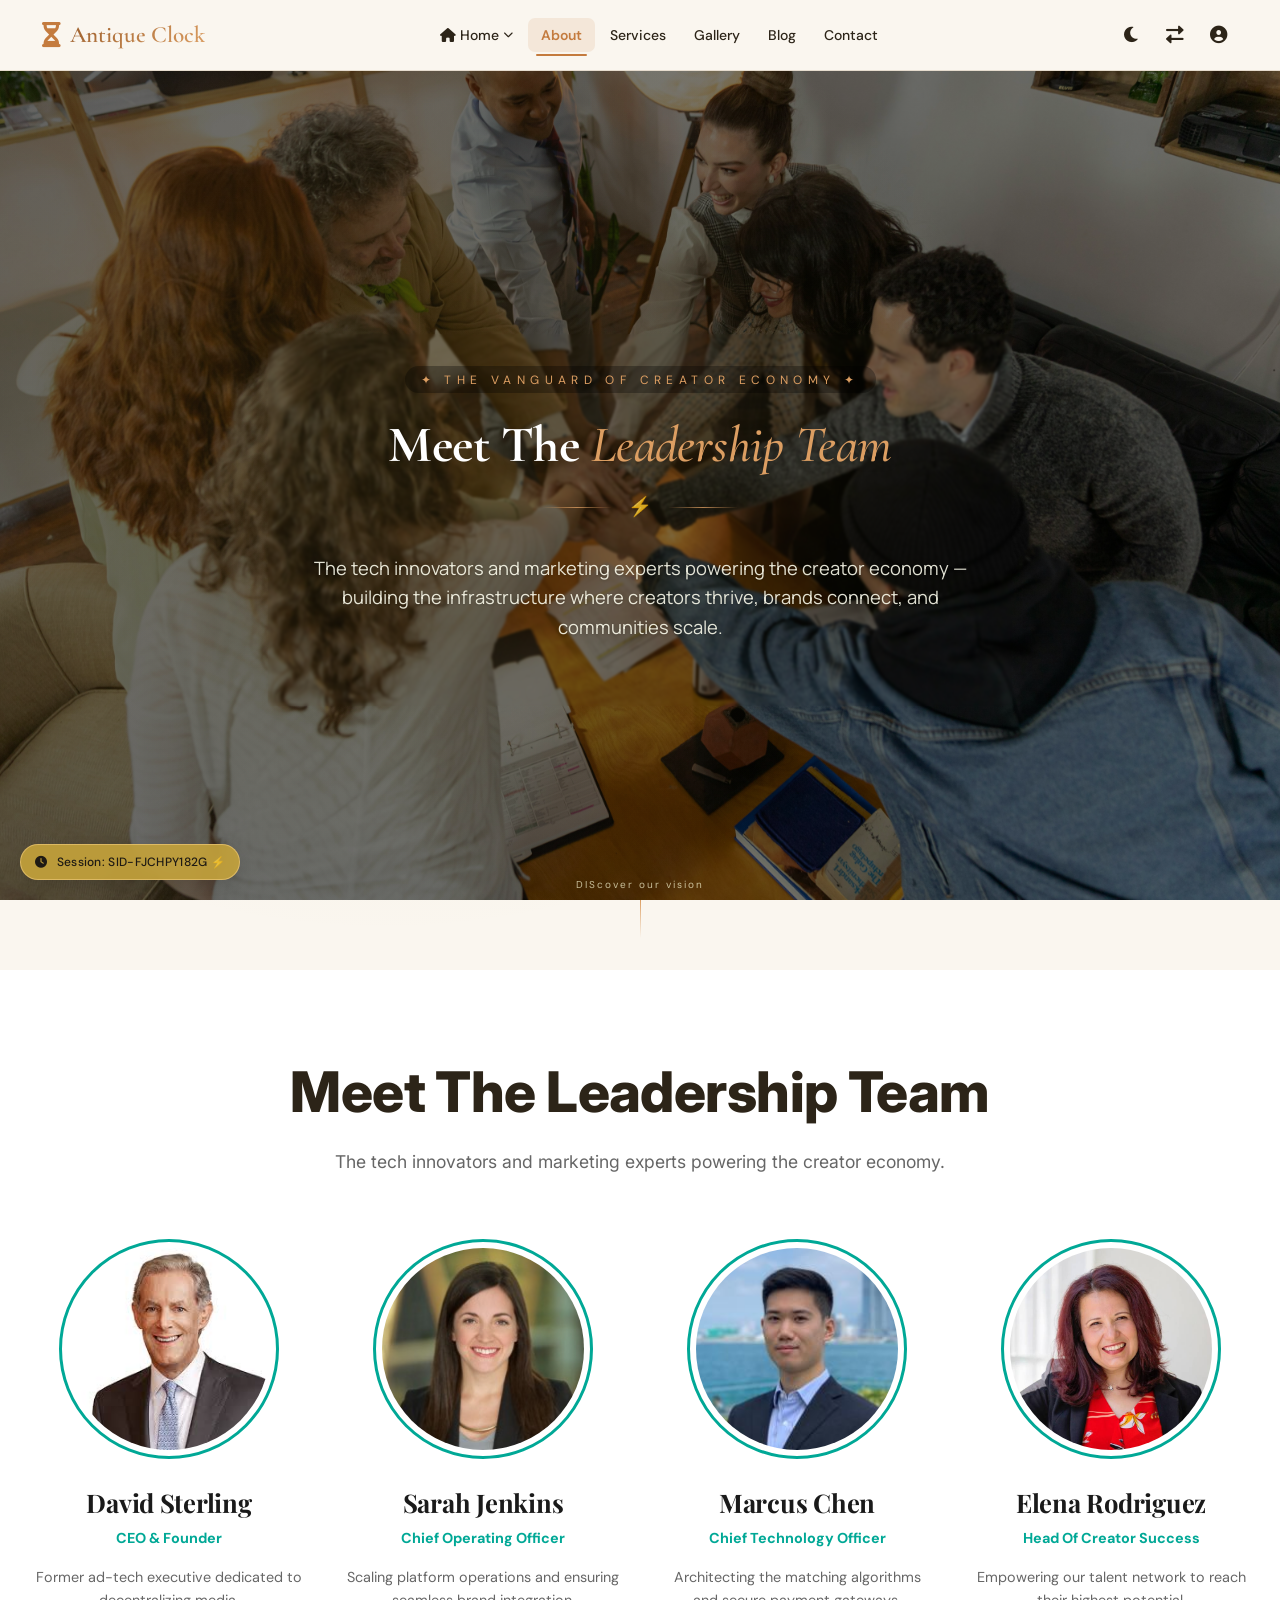
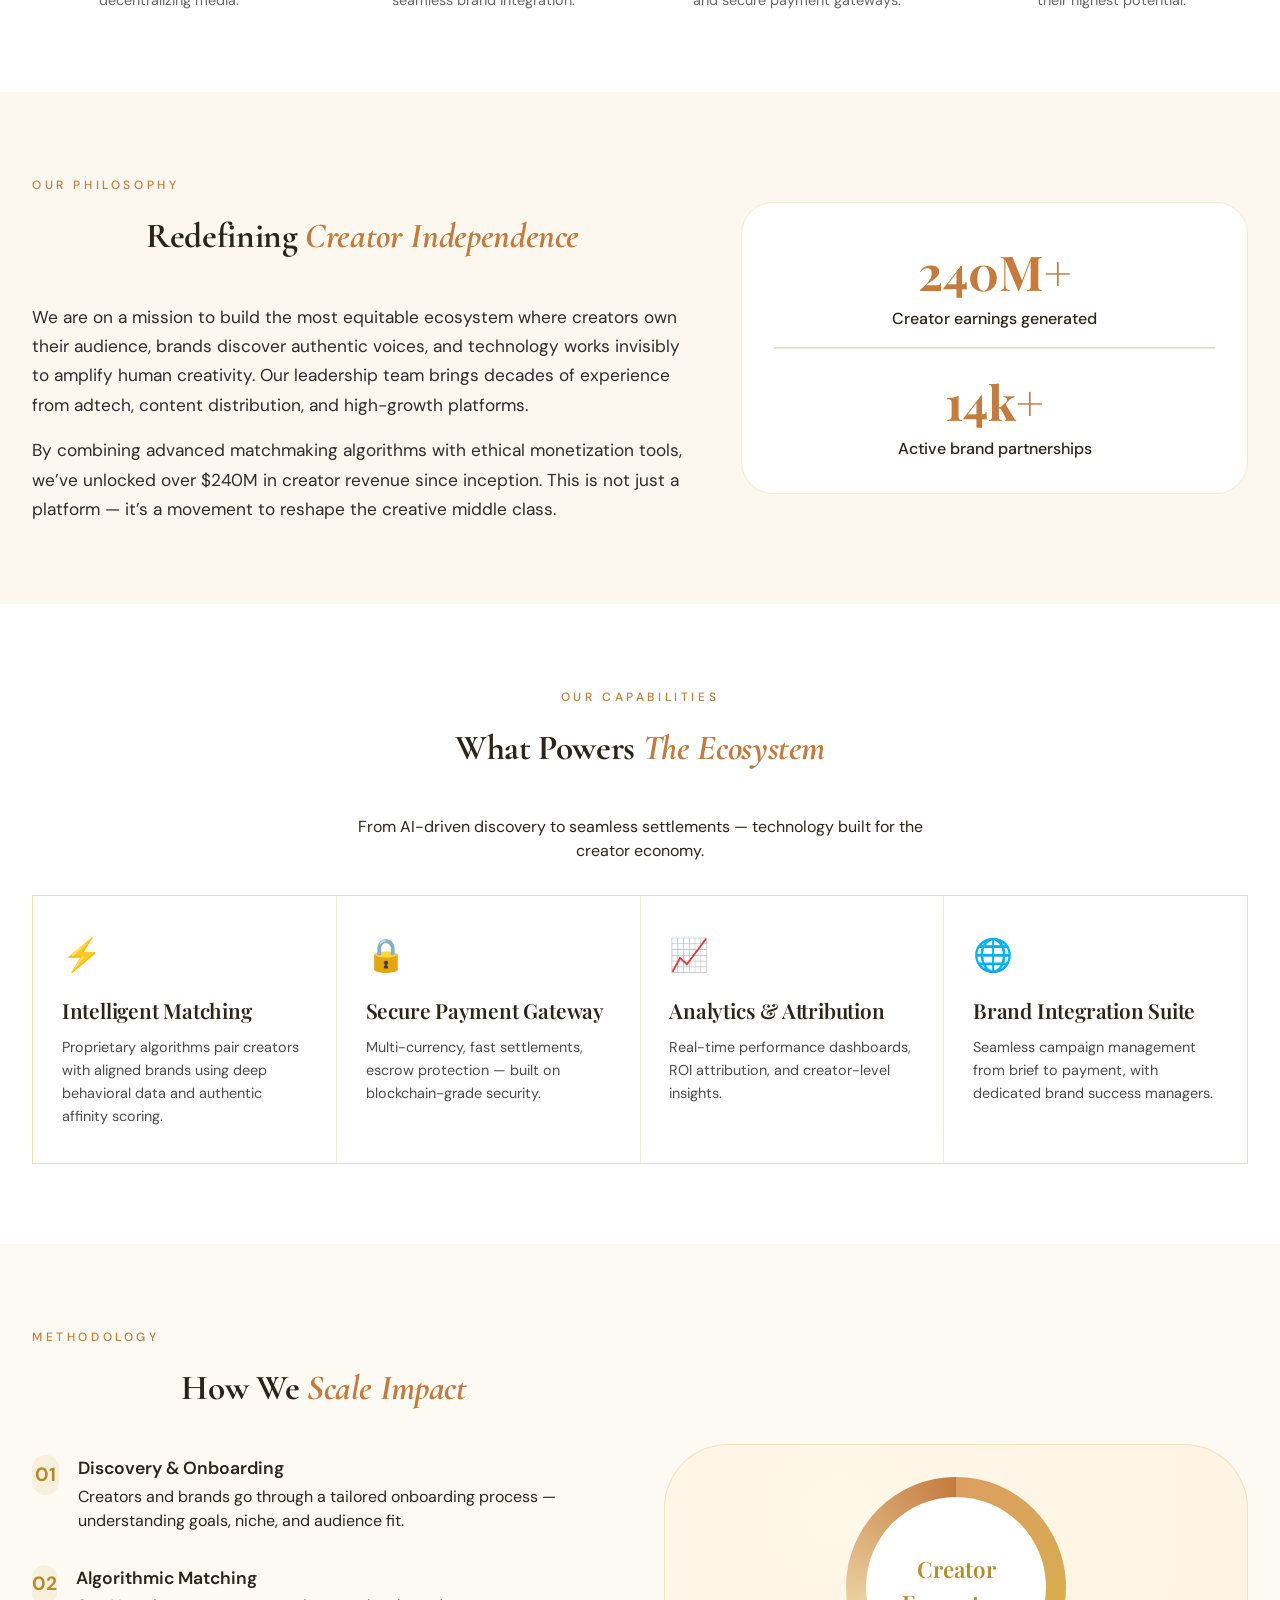
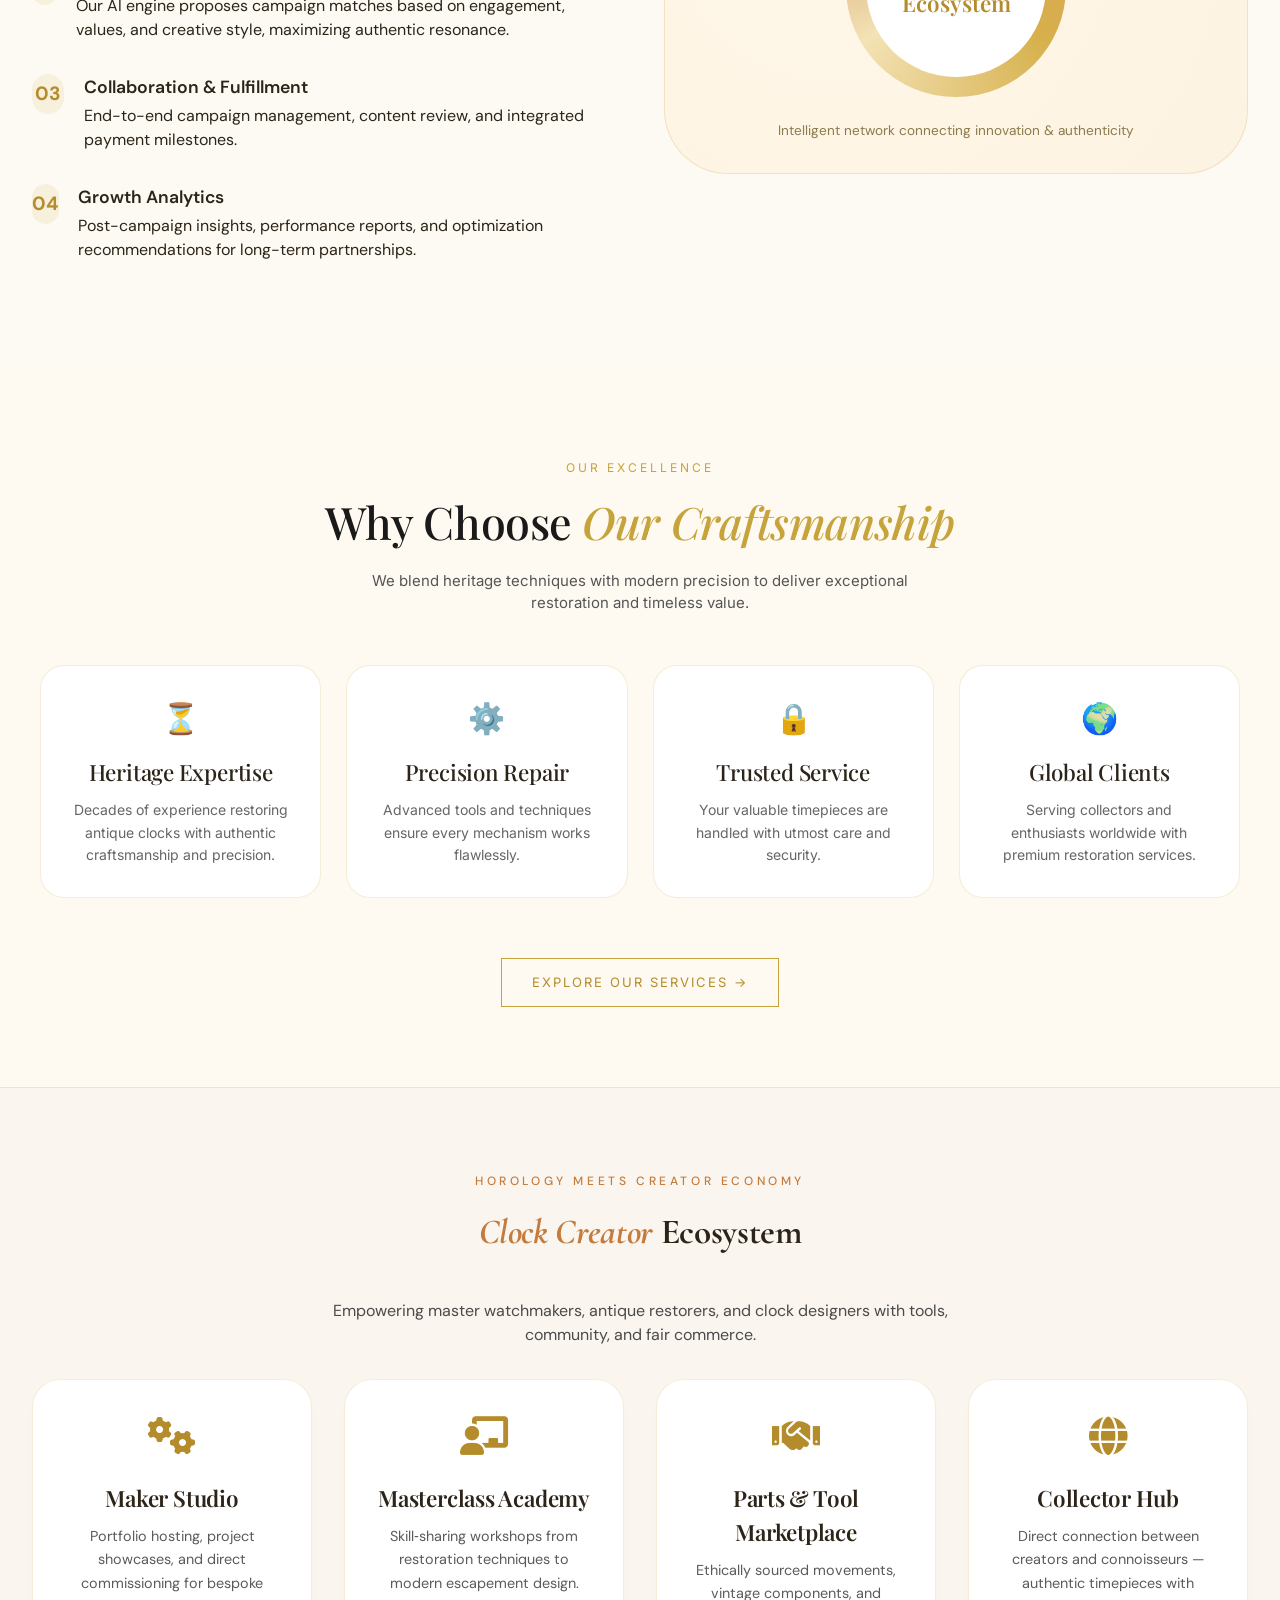
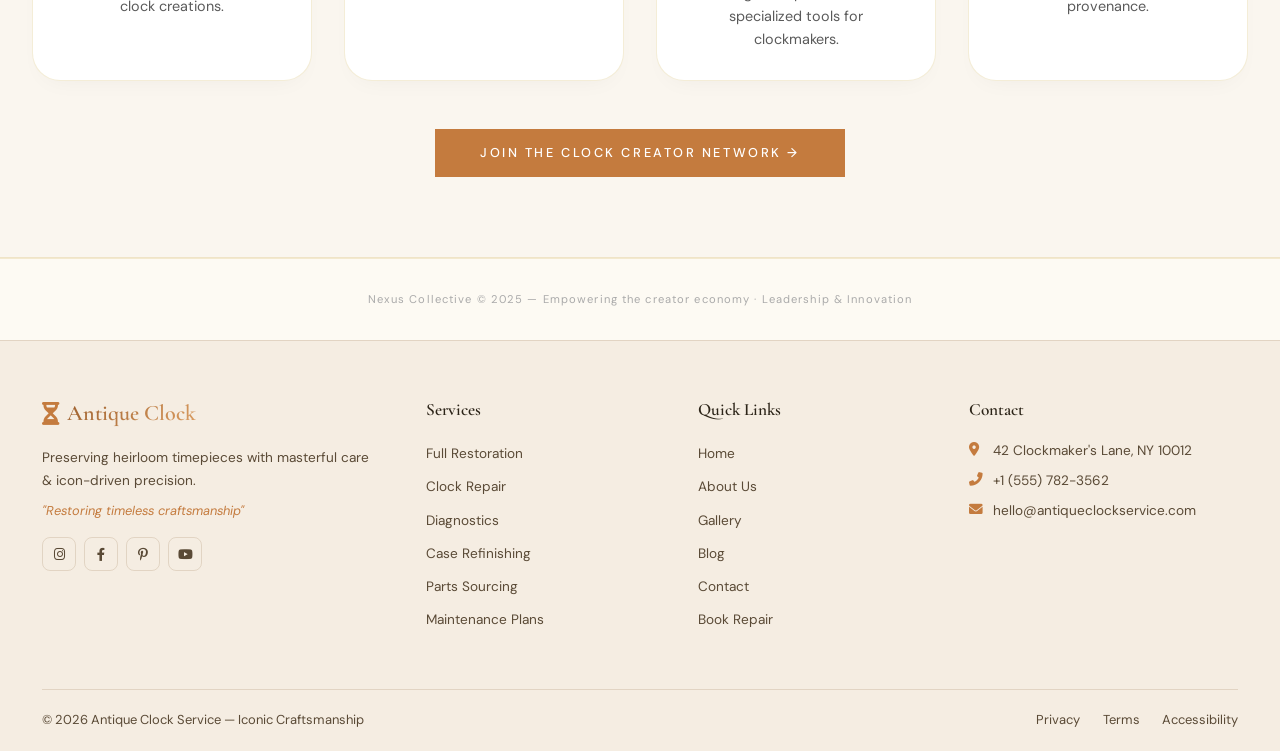
==== commit 06229646: "main" ====
--- a/about.html
+++ b/about.html
@@ -1,4 +1,4 @@
-﻿<!DOCTYPE html>
+<!DOCTYPE html>
 <html lang="en">
 <head>
   <meta charset="UTF-8">
@@ -276,12 +276,18 @@
       border: 3px solid #00A896; /* Teal border from image */
       overflow: hidden;
       cursor: pointer;
+      display: flex;
+      align-items: center;
+      justify-content: center;
+      background-position: center;
+      background-repeat: no-repeat;
     }
     .team-img-wrapper img {
       width: 100%;
       height: 100%;
       border-radius: 50%;
       object-fit: cover;
+      object-position: center;
       transition: 0.4s;
     }
     .team-social-overlay {
@@ -1010,7 +1016,7 @@
       <!-- David Sterling -->
       <div class="team-card reveal">
         <div class="team-img-wrapper">
-          <img src="https://images.unsplash.com/photo-1560250097-0b93528c311a?q=80&w=400&auto=format" alt="David Sterling">
+          <img src="./image/David Sterling.jpg" alt="David Sterling">
           <div class="team-social-overlay">
             <a href="#" class="social-icn"><i class="fab fa-linkedin-in"></i></a>
             <a href="#" class="social-icn"><i class="fab fa-twitter"></i></a>
@@ -1023,7 +1029,7 @@
       <!-- Sarah Jenkins -->
       <div class="team-card reveal">
         <div class="team-img-wrapper">
-          <img src="https://images.unsplash.com/photo-1573496359142-b8d87734a5a2?q=80&w=400&auto=format" alt="Sarah Jenkins">
+          <img src="./image/Sarah Jenkins1.jpg" alt="Sarah Jenkins">
           <div class="team-social-overlay">
             <a href="#" class="social-icn"><i class="fab fa-linkedin-in"></i></a>
             <a href="#" class="social-icn"><i class="fab fa-twitter"></i></a>
@@ -1036,7 +1042,7 @@
       <!-- Marcus Chen -->
       <div class="team-card reveal">
         <div class="team-img-wrapper">
-          <img src="https://images.unsplash.com/photo-1472099645785-5658abf4ff4e?q=80&w=400&auto=format" alt="Marcus Chen">
+          <img src="./image/Marcus Chen1.jpg" alt="Marcus Chen">
           <div class="team-social-overlay">
             <a href="#" class="social-icn"><i class="fab fa-linkedin-in"></i></a>
             <a href="#" class="social-icn"><i class="fab fa-twitter"></i></a>
@@ -1049,7 +1055,7 @@
       <!-- Elena Rodriguez -->
       <div class="team-card reveal">
         <div class="team-img-wrapper">
-          <img src="https://images.unsplash.com/photo-1580489944761-15a19d654956?q=80&w=400&auto=format" alt="Elena Rodriguez">
+          <img class="imges" src="./image/Elena Rodriguez3.jpeg" alt="Elena Rodriguez">
           <div class="team-social-overlay">
             <a href="#" class="social-icn"><i class="fab fa-linkedin-in"></i></a>
             <a href="#" class="social-icn"><i class="fab fa-twitter"></i></a>
@@ -1385,5 +1391,4 @@
               href="#">Accessibility</a></div></div></div></footer>
 
 </body>
-</html>
-my +</html>
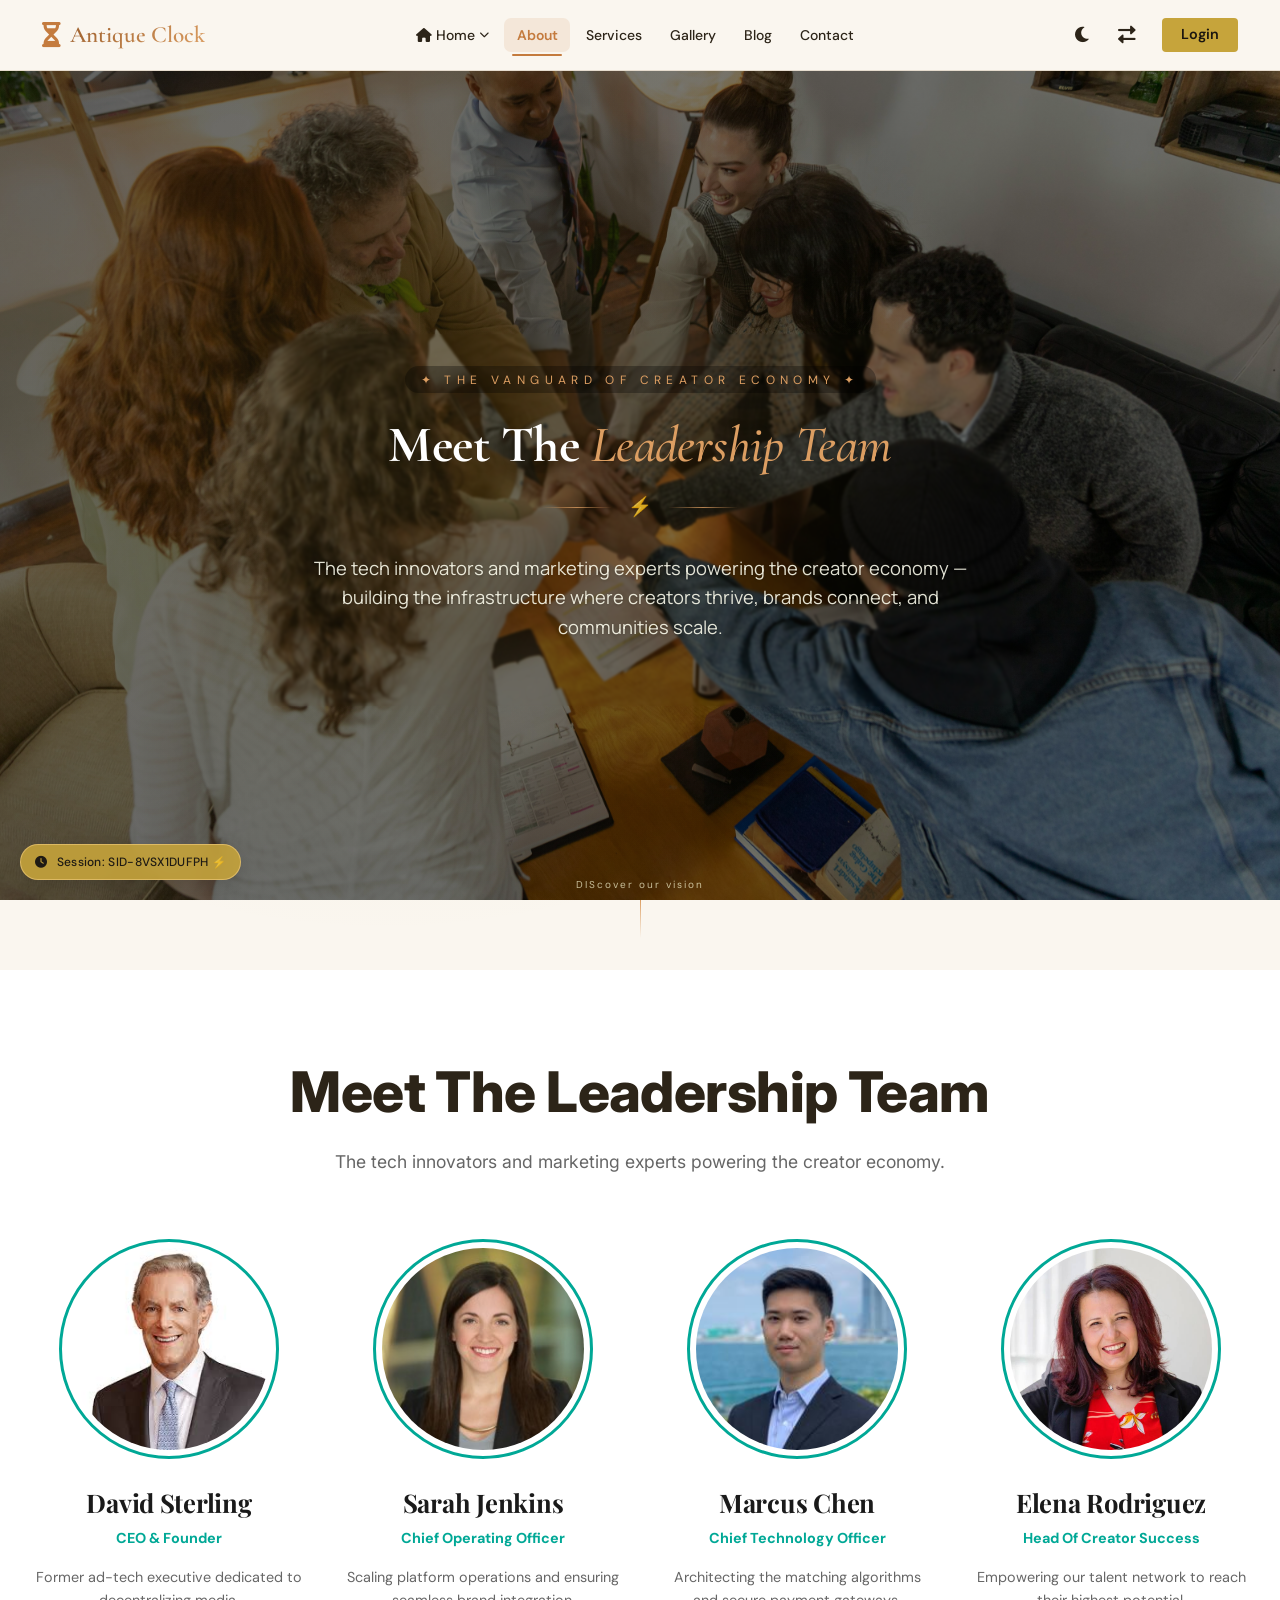
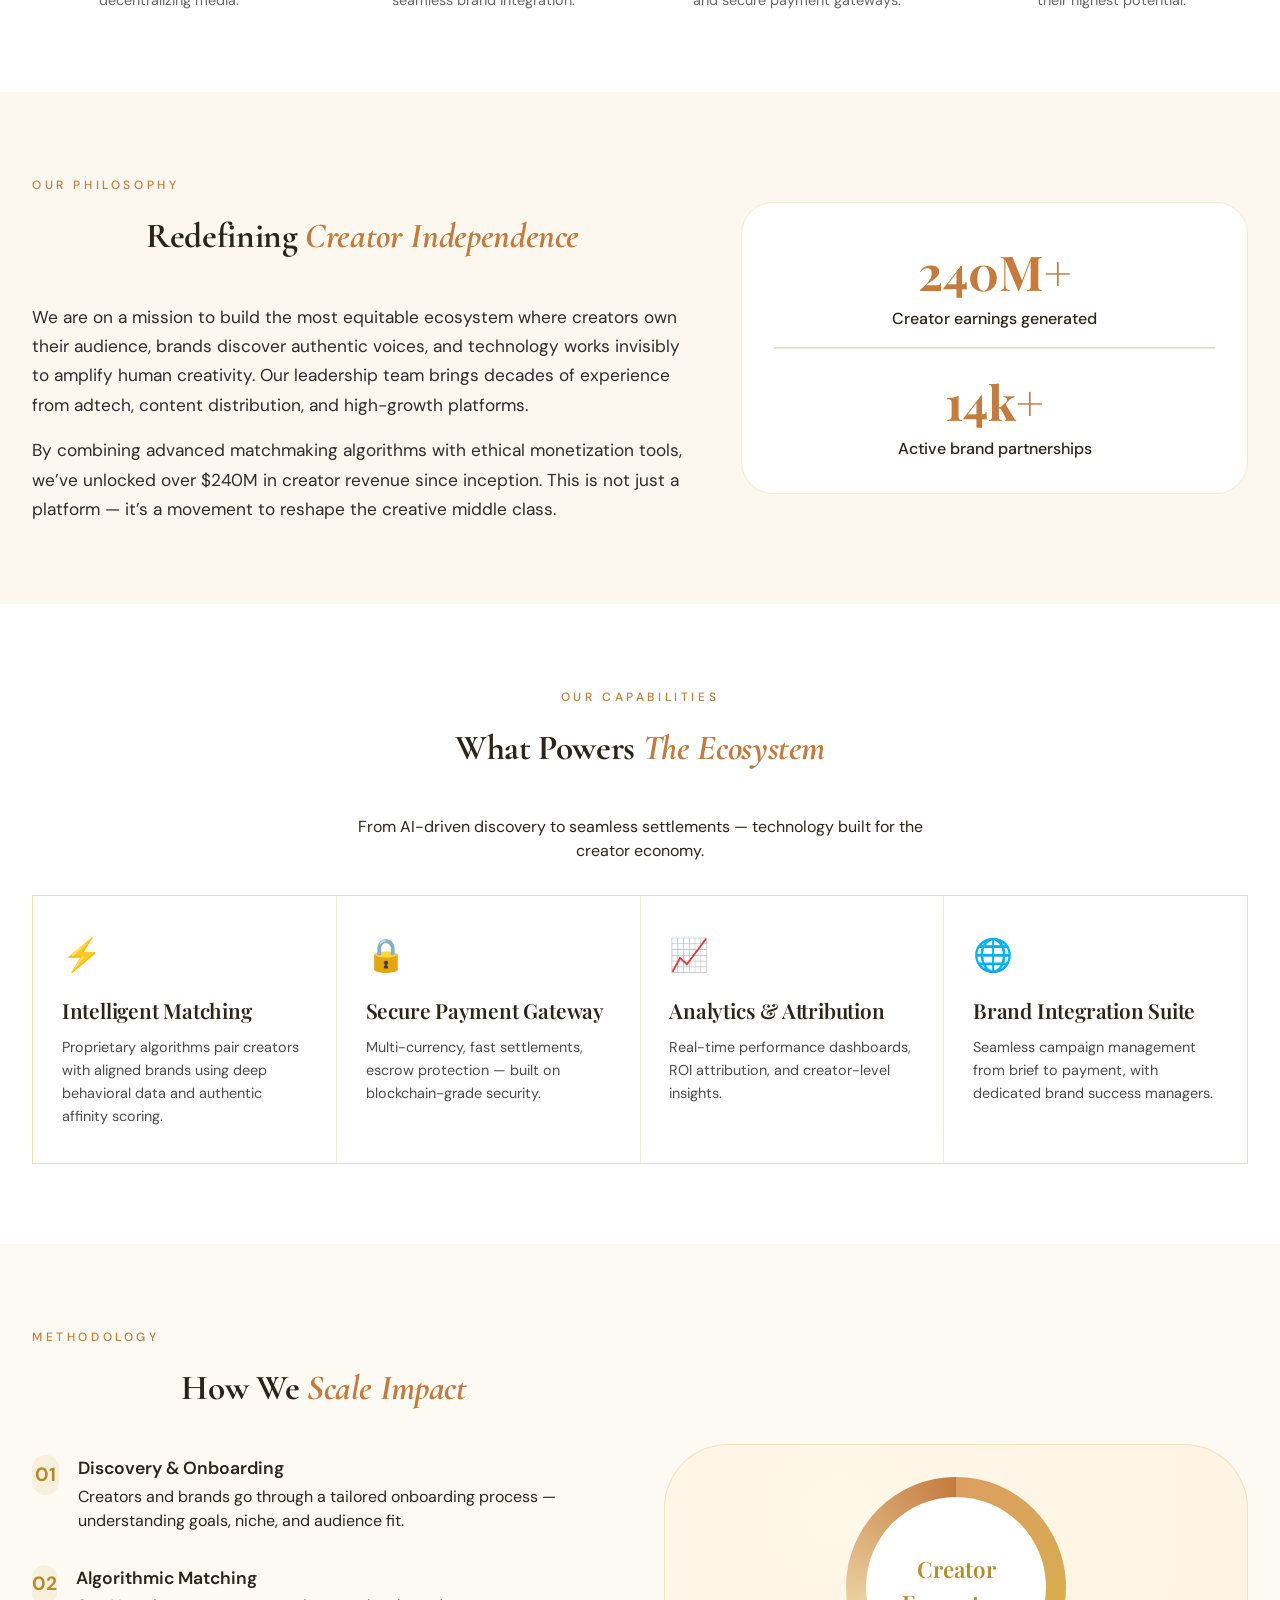
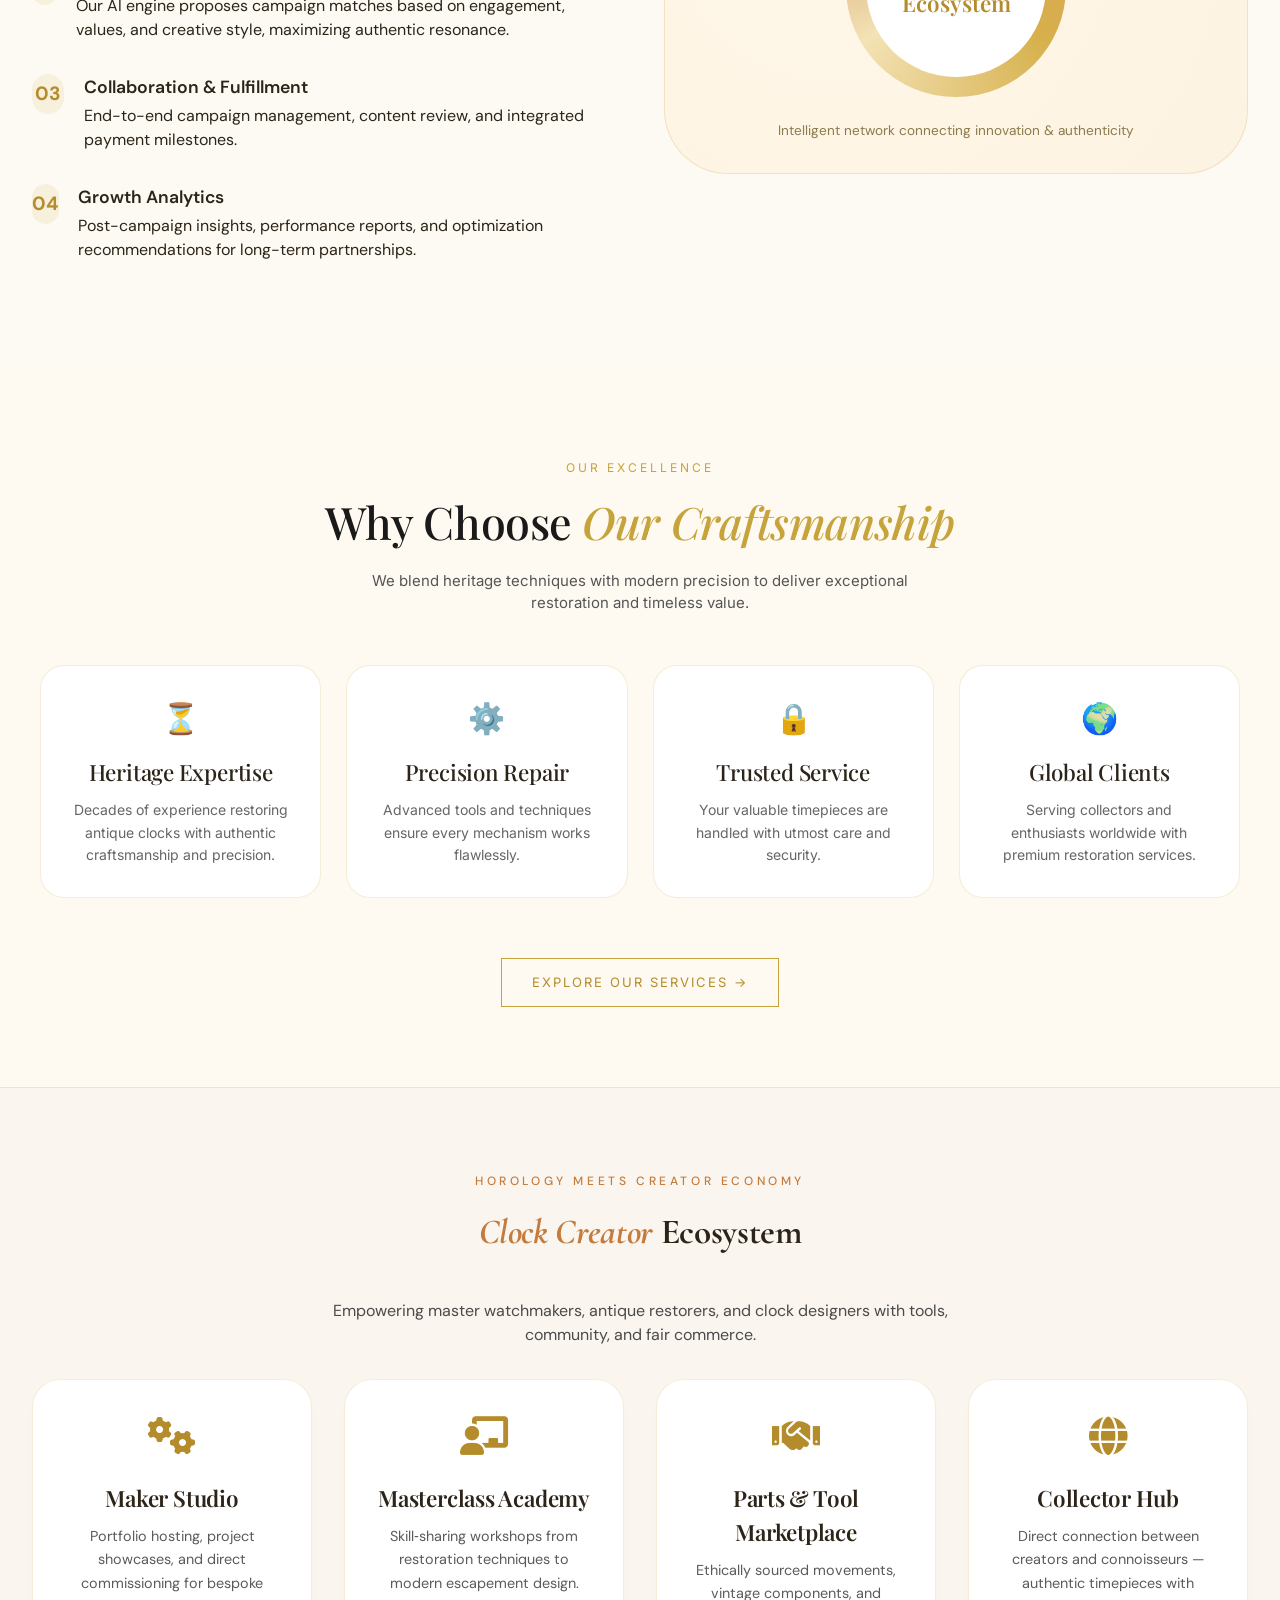
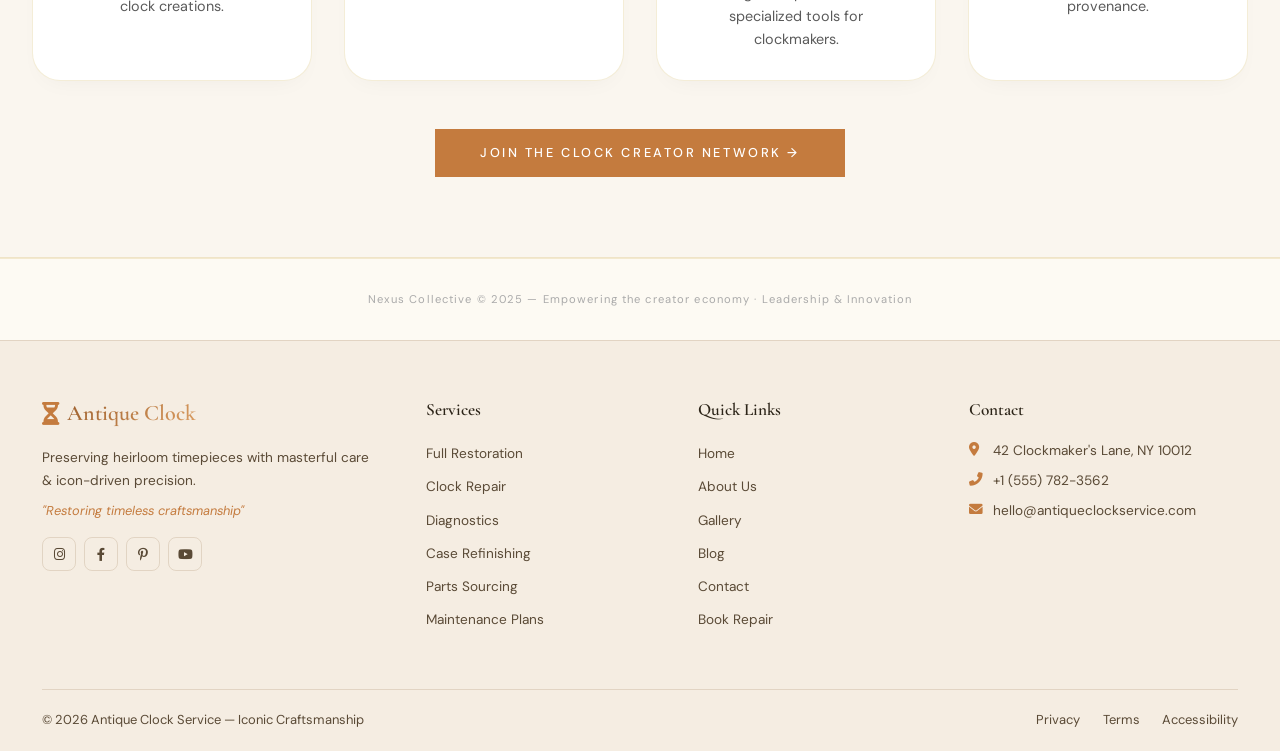
==== commit 2e38d529: "second" ====
--- a/about.html
+++ b/about.html
@@ -836,11 +836,14 @@
   <style>
     /* ADDITION ONLY: background image for .mission-section (subtle luxurious texture) */
     .mission-section {
-      background-image: url('https://images.unsplash.com/photo-1600585154340-be6161a56a0c?w=1600&auto=format');
+      background-image: linear-gradient(rgba(252, 248, 240, 0.85), rgba(252, 248, 240, 0.85)), url('https://images.unsplash.com/photo-1600585154340-be6161a56a0c?w=1600&auto=format');
       background-size: cover;
       background-position: center;
-      background-blend-mode: soft-light;
+      background-blend-mode: normal;
       background-repeat: no-repeat;
+    }
+    body.dark .mission-section {
+      background-image: linear-gradient(rgba(34, 30, 24, 0.85), rgba(34, 30, 24, 0.85)), url('https://images.unsplash.com/photo-1600585154340-be6161a56a0c?w=1600&auto=format') !important;
     }
   </style>
 
@@ -939,18 +942,10 @@
             <li><a href="./contact.html">Contact</a></li>
             
           </ul>
-          <div class="nav-actions">
+            <div class="nav-actions">
             <button class="icon-btn" id="darkToggle" aria-label="Dark mode"><i class="fa-solid fa-moon"></i></button>
             <button class="icon-btn" id="rtlToggle" aria-label="RTL mode"><i class="fa-solid fa-right-left"></i></button>
-            <div class="user-ddrop">
-              <button class="icon-btn" id="userToggle" aria-label="User menu" aria-haspopup="true" aria-expanded="false">
-                <i class="fas fa-user-circle"></i>
-              </button>
-              <div class="user-ddrop-menu" id="userDropMenu">
-                <a href="./login.html"><i class="fas fa-sign-in-alt"></i> Login</a>
-                <a href="./register.html"><i class="fas fa-user-plus"></i> Register</a>
-              </div>
-            </div>
+            <a href="./login.html" style="background: #C6A43B; color: #1a1510; padding: 0.4rem 1.2rem; border-radius: 4px; font-weight: 600; text-decoration: none; margin-left: 10px; font-size: 0.9rem; font-family: 'DM Sans', sans-serif;">Login</a>
           </div>
           <!-- Mobile hamburger -->
           <div class="mob-actions">
@@ -974,13 +969,11 @@
           <a href="./index.html" data-close>Home 1 — Classic</a>
           <a href="./home 2.html" data-close>Home 2 — Modern</a>
         </div>
-        <a href="./about.html" data-close><i class="fas fa-info-circle"></i> About</a>
-        <a href="./services.html" data-close><i class="fas fa-tools"></i> Services</a>
-        <a href="./gallery.html" data-close><i class="fas fa-images"></i> Gallery</a>
-        <a href="./blog.html" data-close><i class="fas fa-feather-alt"></i> Blog</a>
-        <a href="./contact.html" data-close><i class="fas fa-envelope"></i> Contact</a>
-        <div class="drawer-divider"></div>
-        
+        <a href="./about.html" data-close>About</a>
+        <a href="./services.html" data-close>Services</a>
+        <a href="./gallery.html" data-close>Gallery</a>
+        <a href="./blog.html" data-close>Blog</a>
+        <a href="./contact.html" data-close>Contact</a>
         <div class="drawer-divider"></div>
         <!-- Enhanced controls injected via JS -->
       </div>
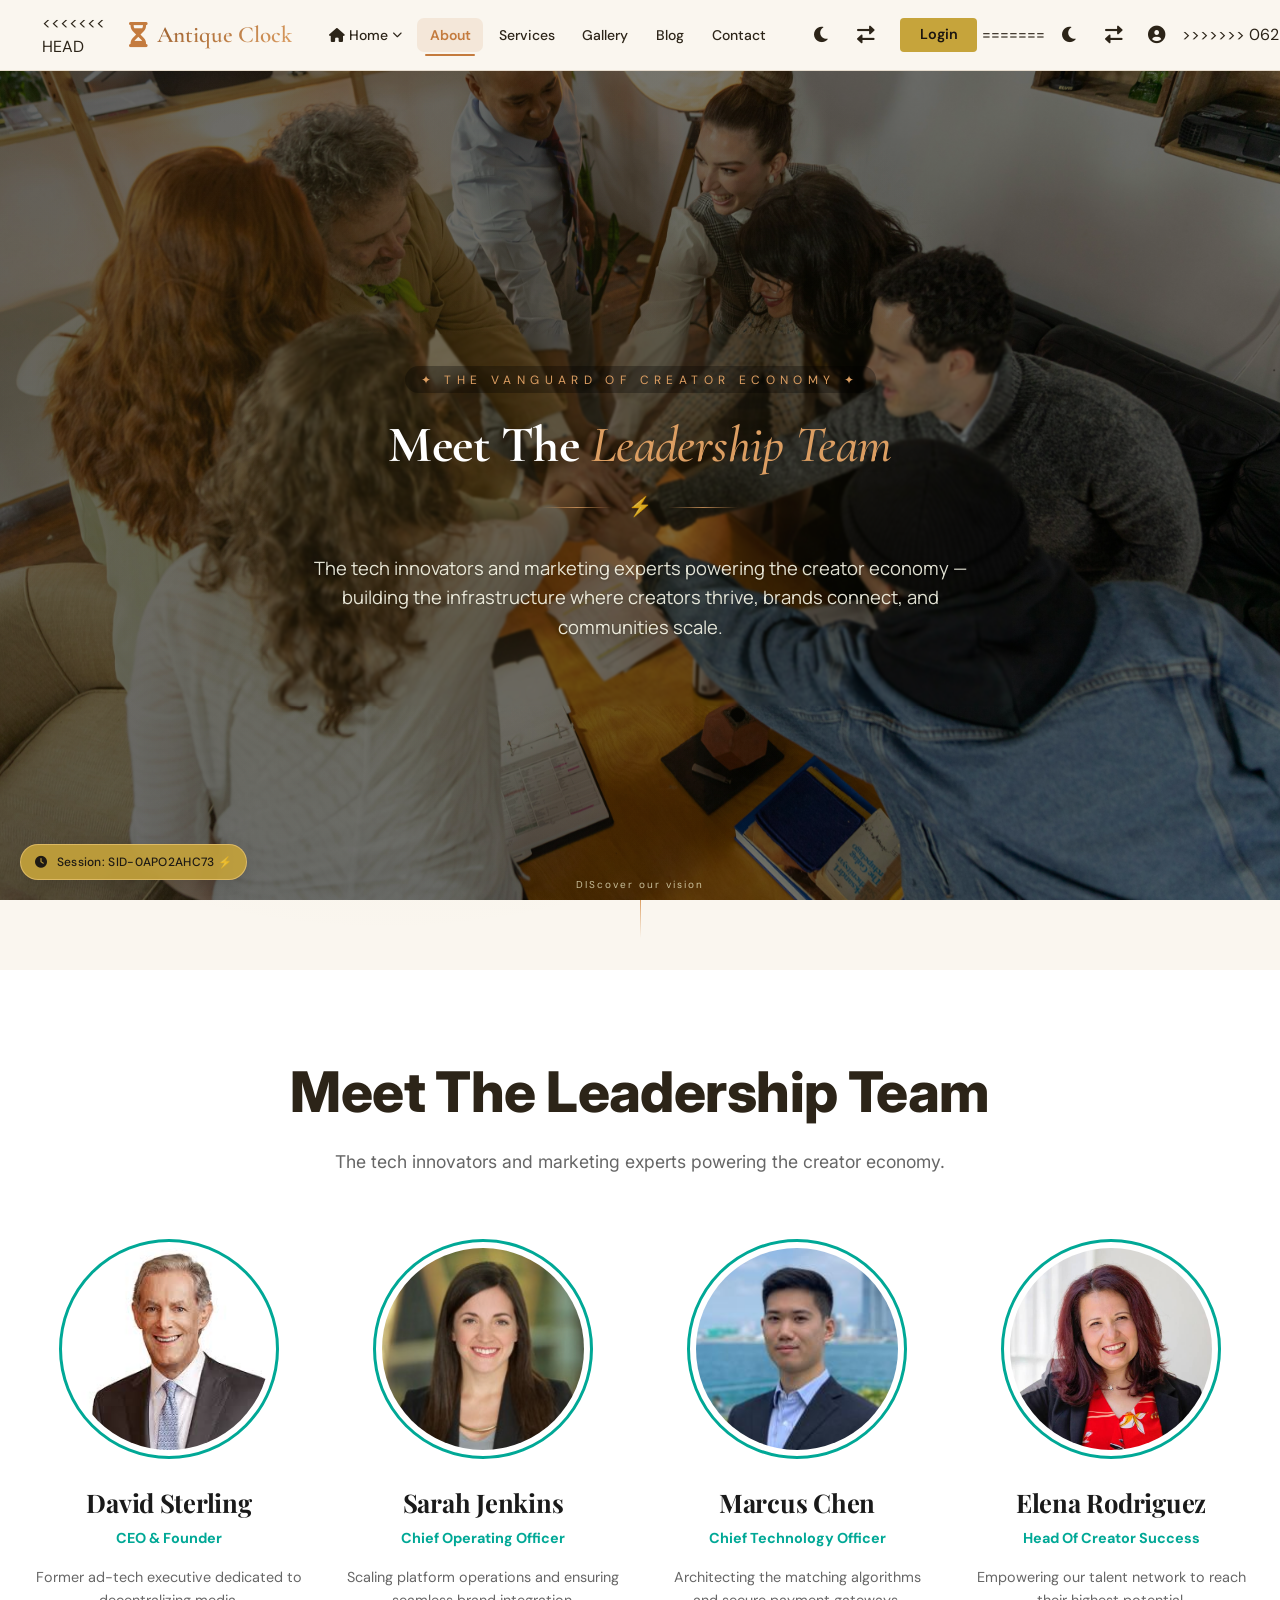
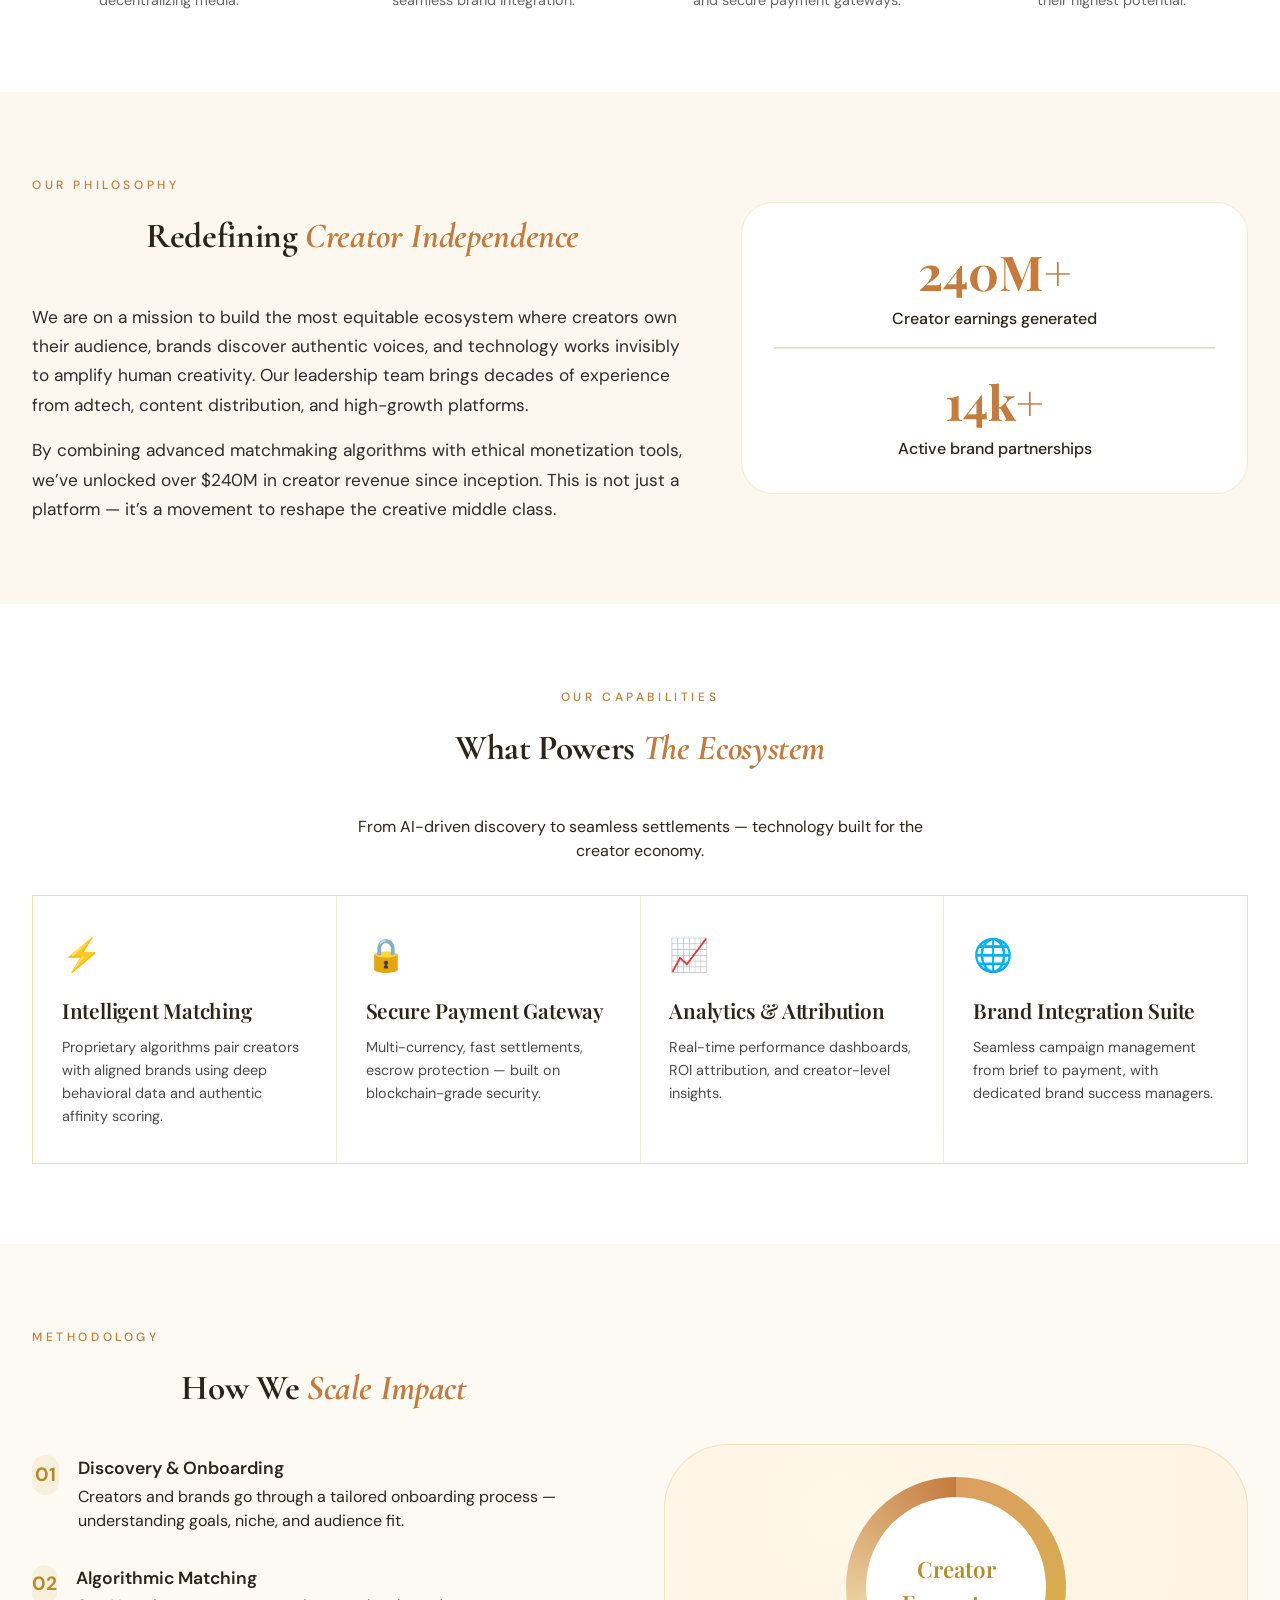
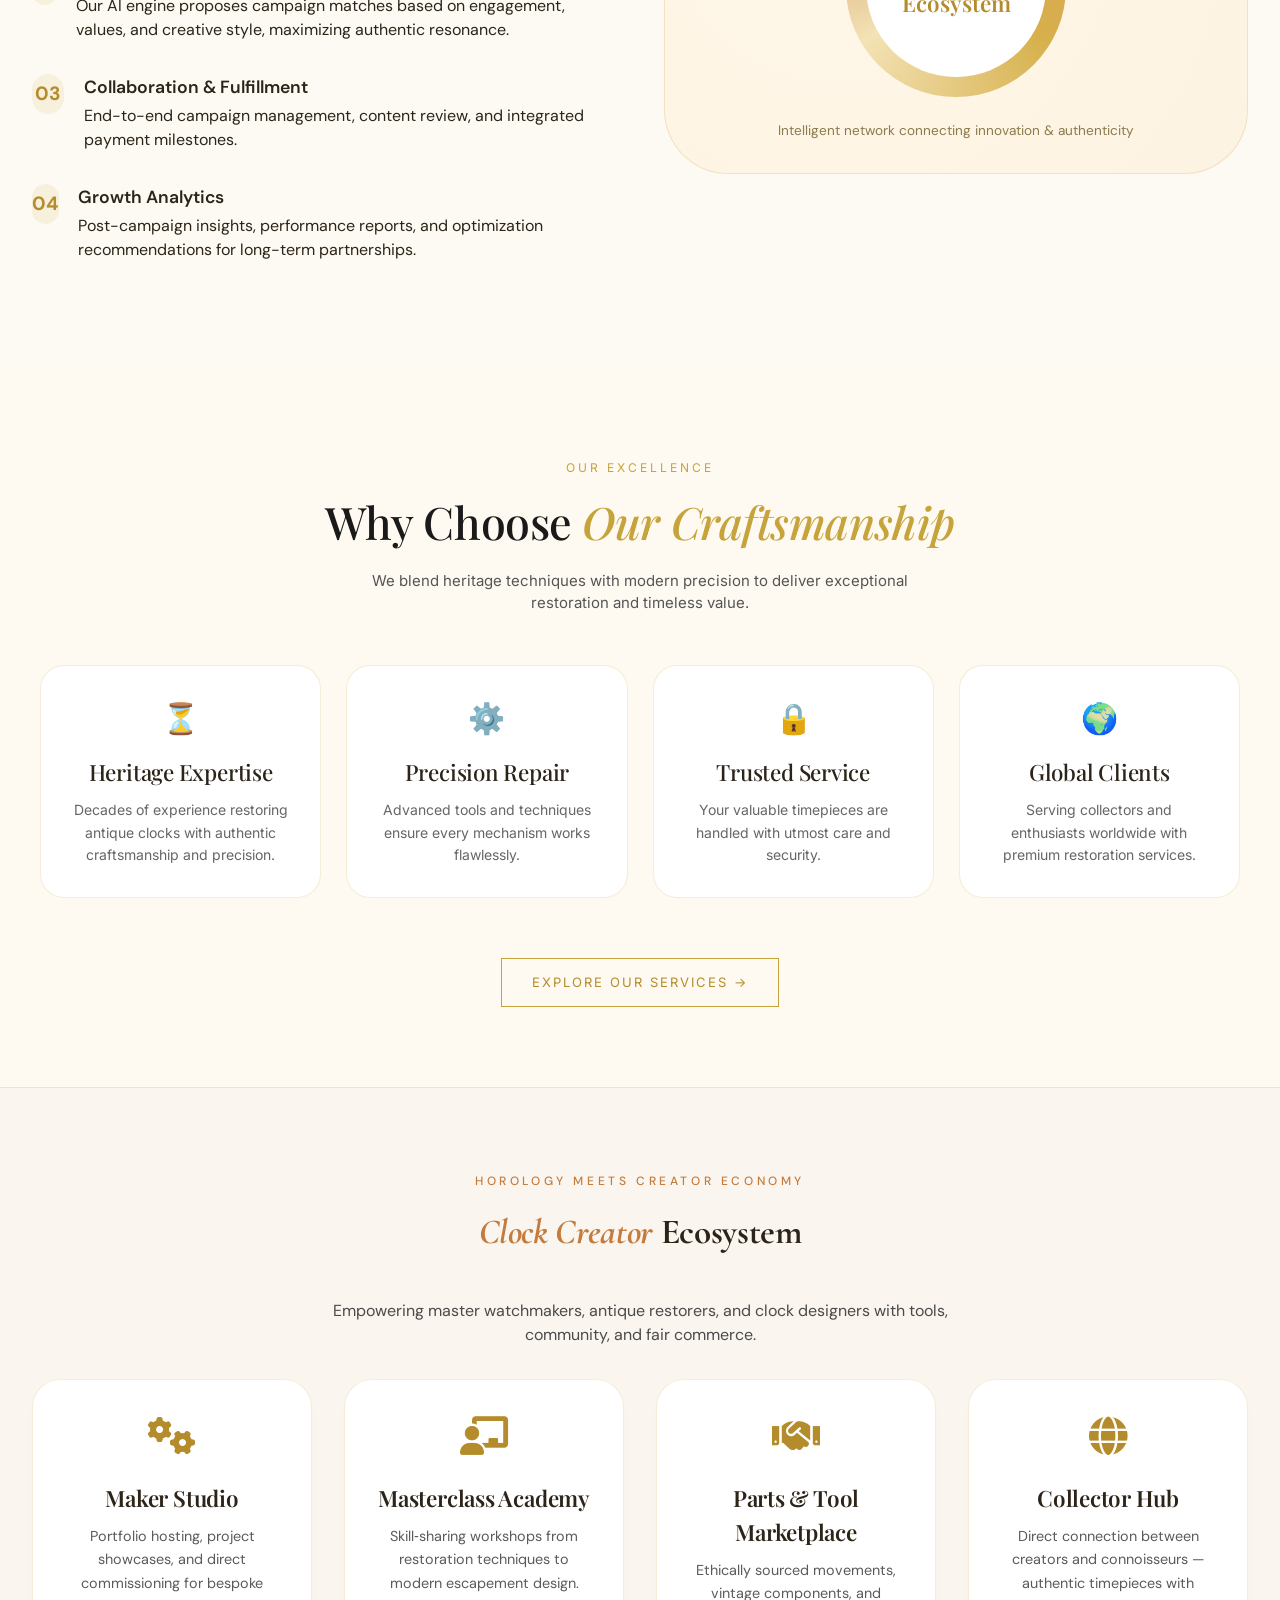
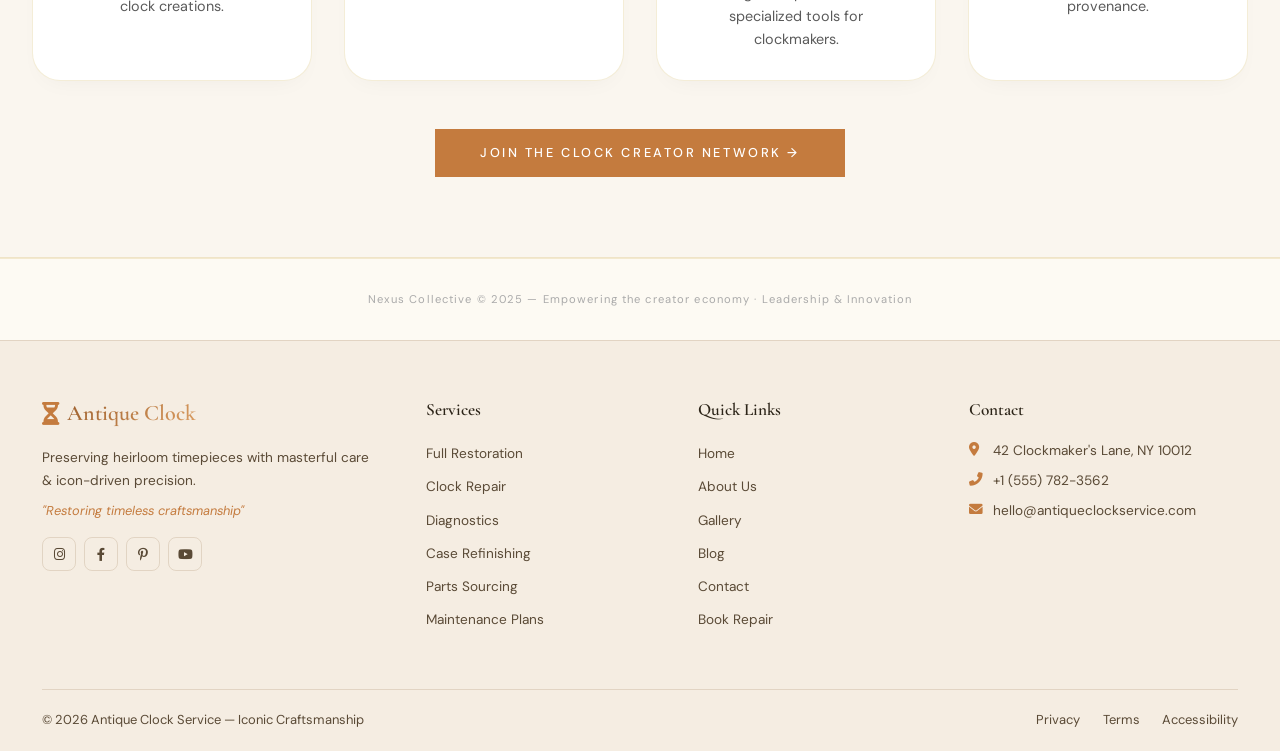
==== commit 5c022e8d: "new" ====
--- a/about.html
+++ b/about.html
@@ -836,6 +836,7 @@
   <style>
     /* ADDITION ONLY: background image for .mission-section (subtle luxurious texture) */
     .mission-section {
+<<<<<<< HEAD
       background-image: linear-gradient(rgba(252, 248, 240, 0.85), rgba(252, 248, 240, 0.85)), url('https://images.unsplash.com/photo-1600585154340-be6161a56a0c?w=1600&auto=format');
       background-size: cover;
       background-position: center;
@@ -845,6 +846,14 @@
     body.dark .mission-section {
       background-image: linear-gradient(rgba(34, 30, 24, 0.85), rgba(34, 30, 24, 0.85)), url('https://images.unsplash.com/photo-1600585154340-be6161a56a0c?w=1600&auto=format') !important;
     }
+=======
+      background-image: url('https://images.unsplash.com/photo-1600585154340-be6161a56a0c?w=1600&auto=format');
+      background-size: cover;
+      background-position: center;
+      background-blend-mode: soft-light;
+      background-repeat: no-repeat;
+    }
+>>>>>>> 062296460c5aacc00fb1998d52a5d5b13551cea9
   </style>
 
   <!-- ========== NEW SECTION: CREATOR ECOSYSTEM FOR CLOCK (added without modifying any existing line) ========== -->
@@ -942,10 +951,25 @@
             <li><a href="./contact.html">Contact</a></li>
             
           </ul>
+<<<<<<< HEAD
             <div class="nav-actions">
             <button class="icon-btn" id="darkToggle" aria-label="Dark mode"><i class="fa-solid fa-moon"></i></button>
             <button class="icon-btn" id="rtlToggle" aria-label="RTL mode"><i class="fa-solid fa-right-left"></i></button>
             <a href="./login.html" style="background: #C6A43B; color: #1a1510; padding: 0.4rem 1.2rem; border-radius: 4px; font-weight: 600; text-decoration: none; margin-left: 10px; font-size: 0.9rem; font-family: 'DM Sans', sans-serif;">Login</a>
+=======
+          <div class="nav-actions">
+            <button class="icon-btn" id="darkToggle" aria-label="Dark mode"><i class="fa-solid fa-moon"></i></button>
+            <button class="icon-btn" id="rtlToggle" aria-label="RTL mode"><i class="fa-solid fa-right-left"></i></button>
+            <div class="user-ddrop">
+              <button class="icon-btn" id="userToggle" aria-label="User menu" aria-haspopup="true" aria-expanded="false">
+                <i class="fas fa-user-circle"></i>
+              </button>
+              <div class="user-ddrop-menu" id="userDropMenu">
+                <a href="./login.html"><i class="fas fa-sign-in-alt"></i> Login</a>
+                <a href="./register.html"><i class="fas fa-user-plus"></i> Register</a>
+              </div>
+            </div>
+>>>>>>> 062296460c5aacc00fb1998d52a5d5b13551cea9
           </div>
           <!-- Mobile hamburger -->
           <div class="mob-actions">
@@ -969,11 +993,21 @@
           <a href="./index.html" data-close>Home 1 — Classic</a>
           <a href="./home 2.html" data-close>Home 2 — Modern</a>
         </div>
+<<<<<<< HEAD
         <a href="./about.html" data-close>About</a>
         <a href="./services.html" data-close>Services</a>
         <a href="./gallery.html" data-close>Gallery</a>
         <a href="./blog.html" data-close>Blog</a>
         <a href="./contact.html" data-close>Contact</a>
+=======
+        <a href="./about.html" data-close><i class="fas fa-info-circle"></i> About</a>
+        <a href="./services.html" data-close><i class="fas fa-tools"></i> Services</a>
+        <a href="./gallery.html" data-close><i class="fas fa-images"></i> Gallery</a>
+        <a href="./blog.html" data-close><i class="fas fa-feather-alt"></i> Blog</a>
+        <a href="./contact.html" data-close><i class="fas fa-envelope"></i> Contact</a>
+        <div class="drawer-divider"></div>
+        
+>>>>>>> 062296460c5aacc00fb1998d52a5d5b13551cea9
         <div class="drawer-divider"></div>
         <!-- Enhanced controls injected via JS -->
       </div>
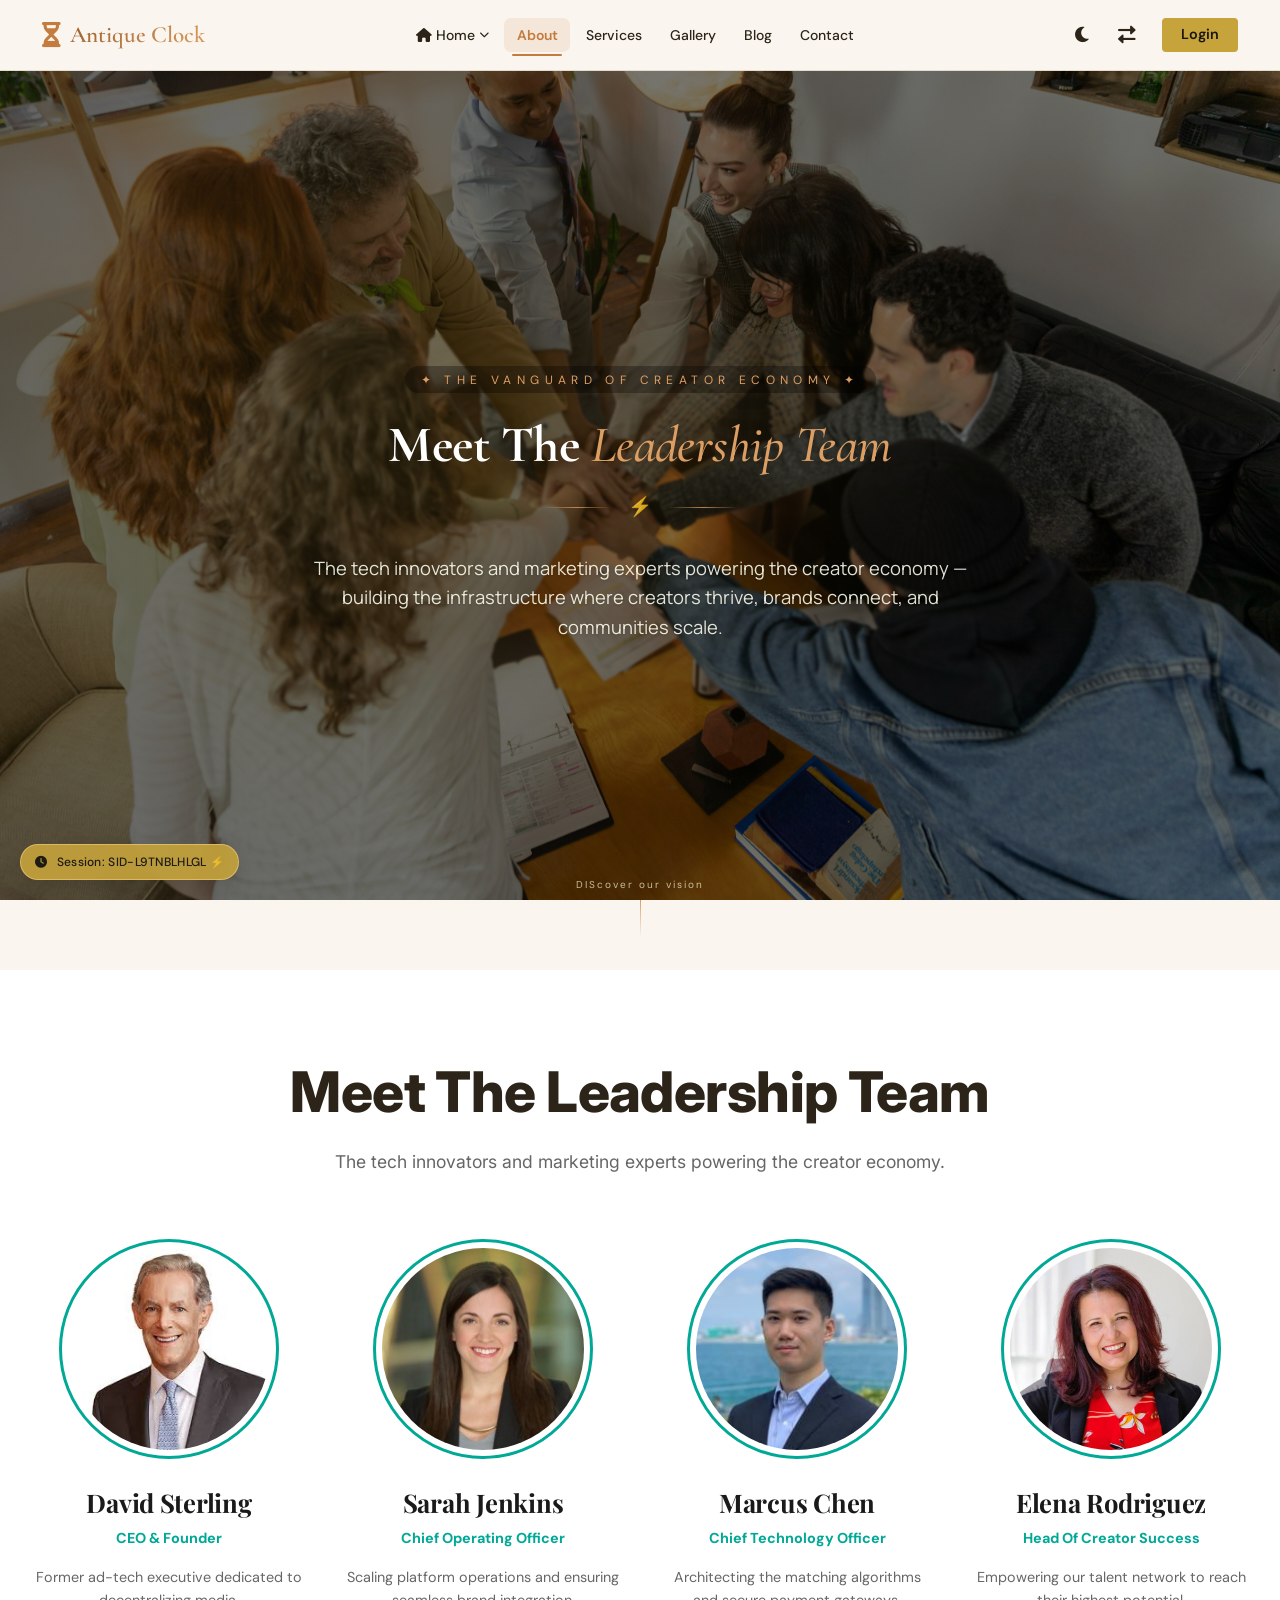
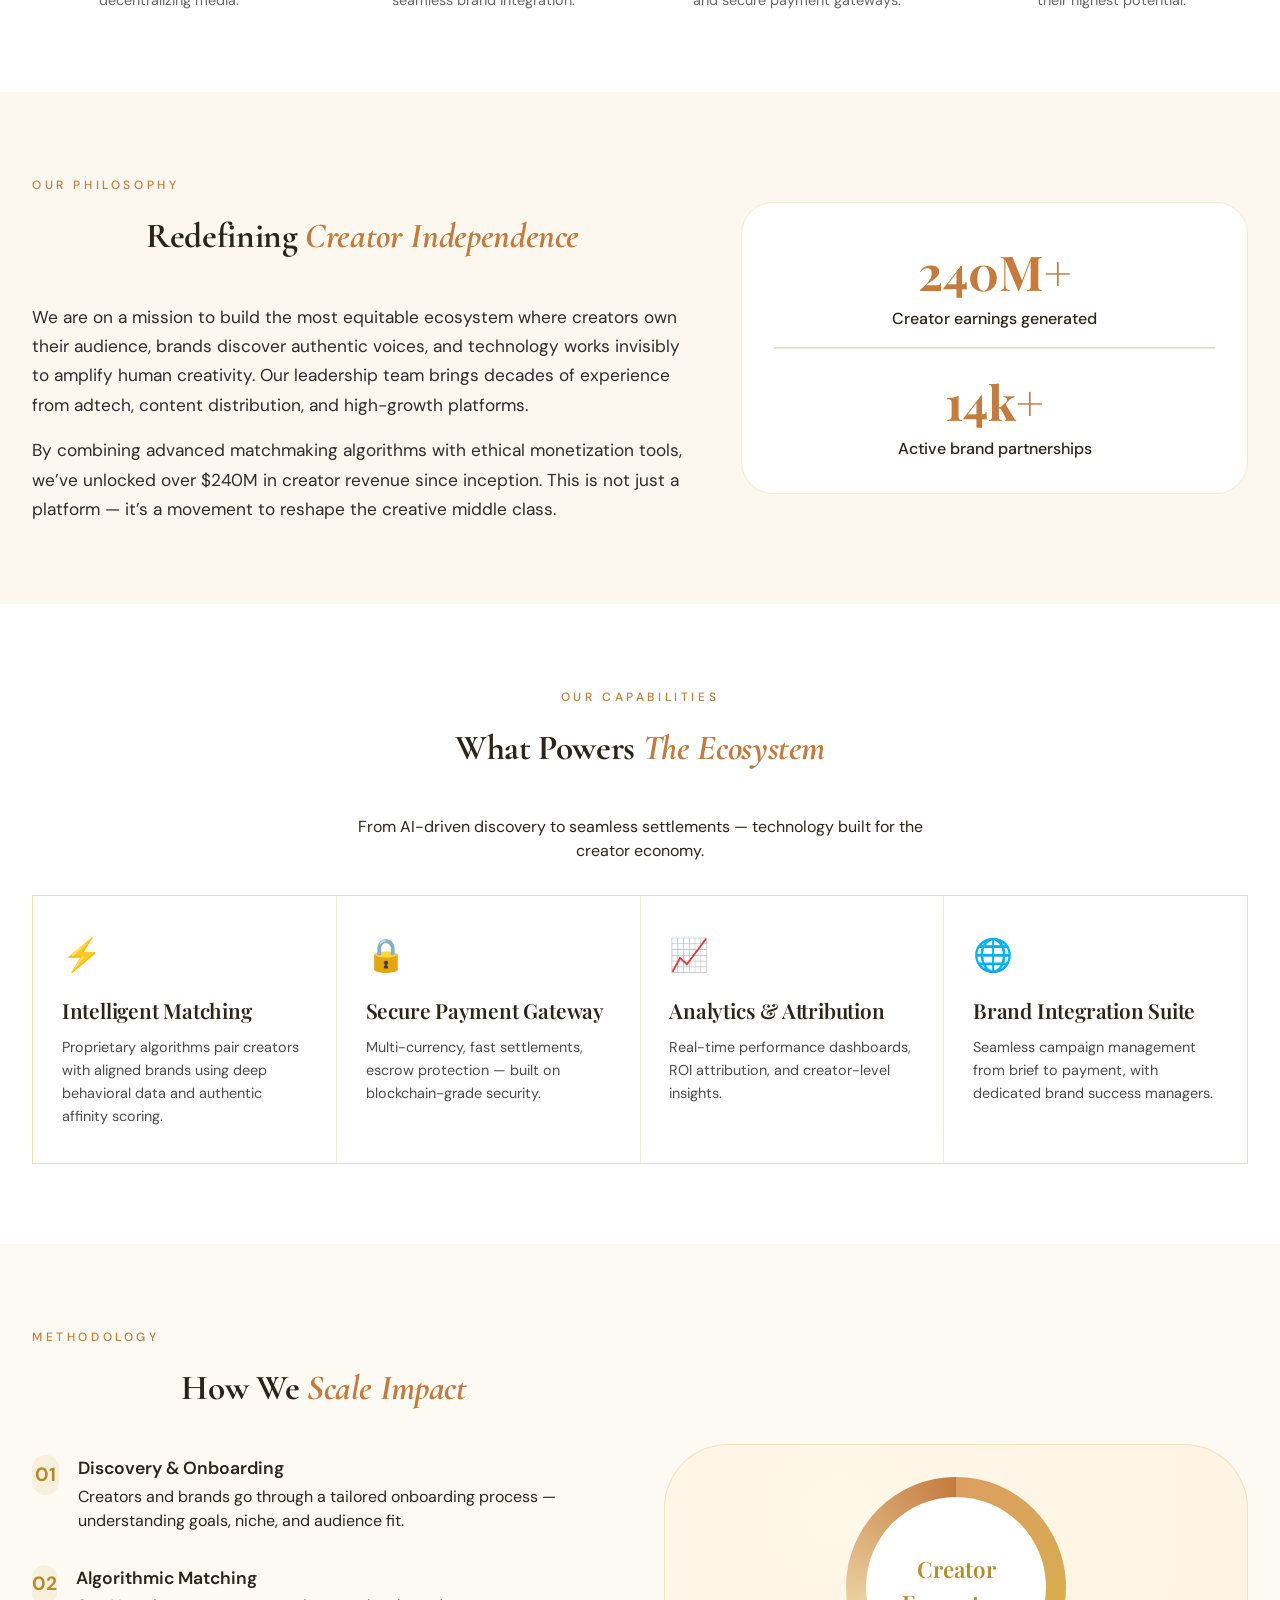
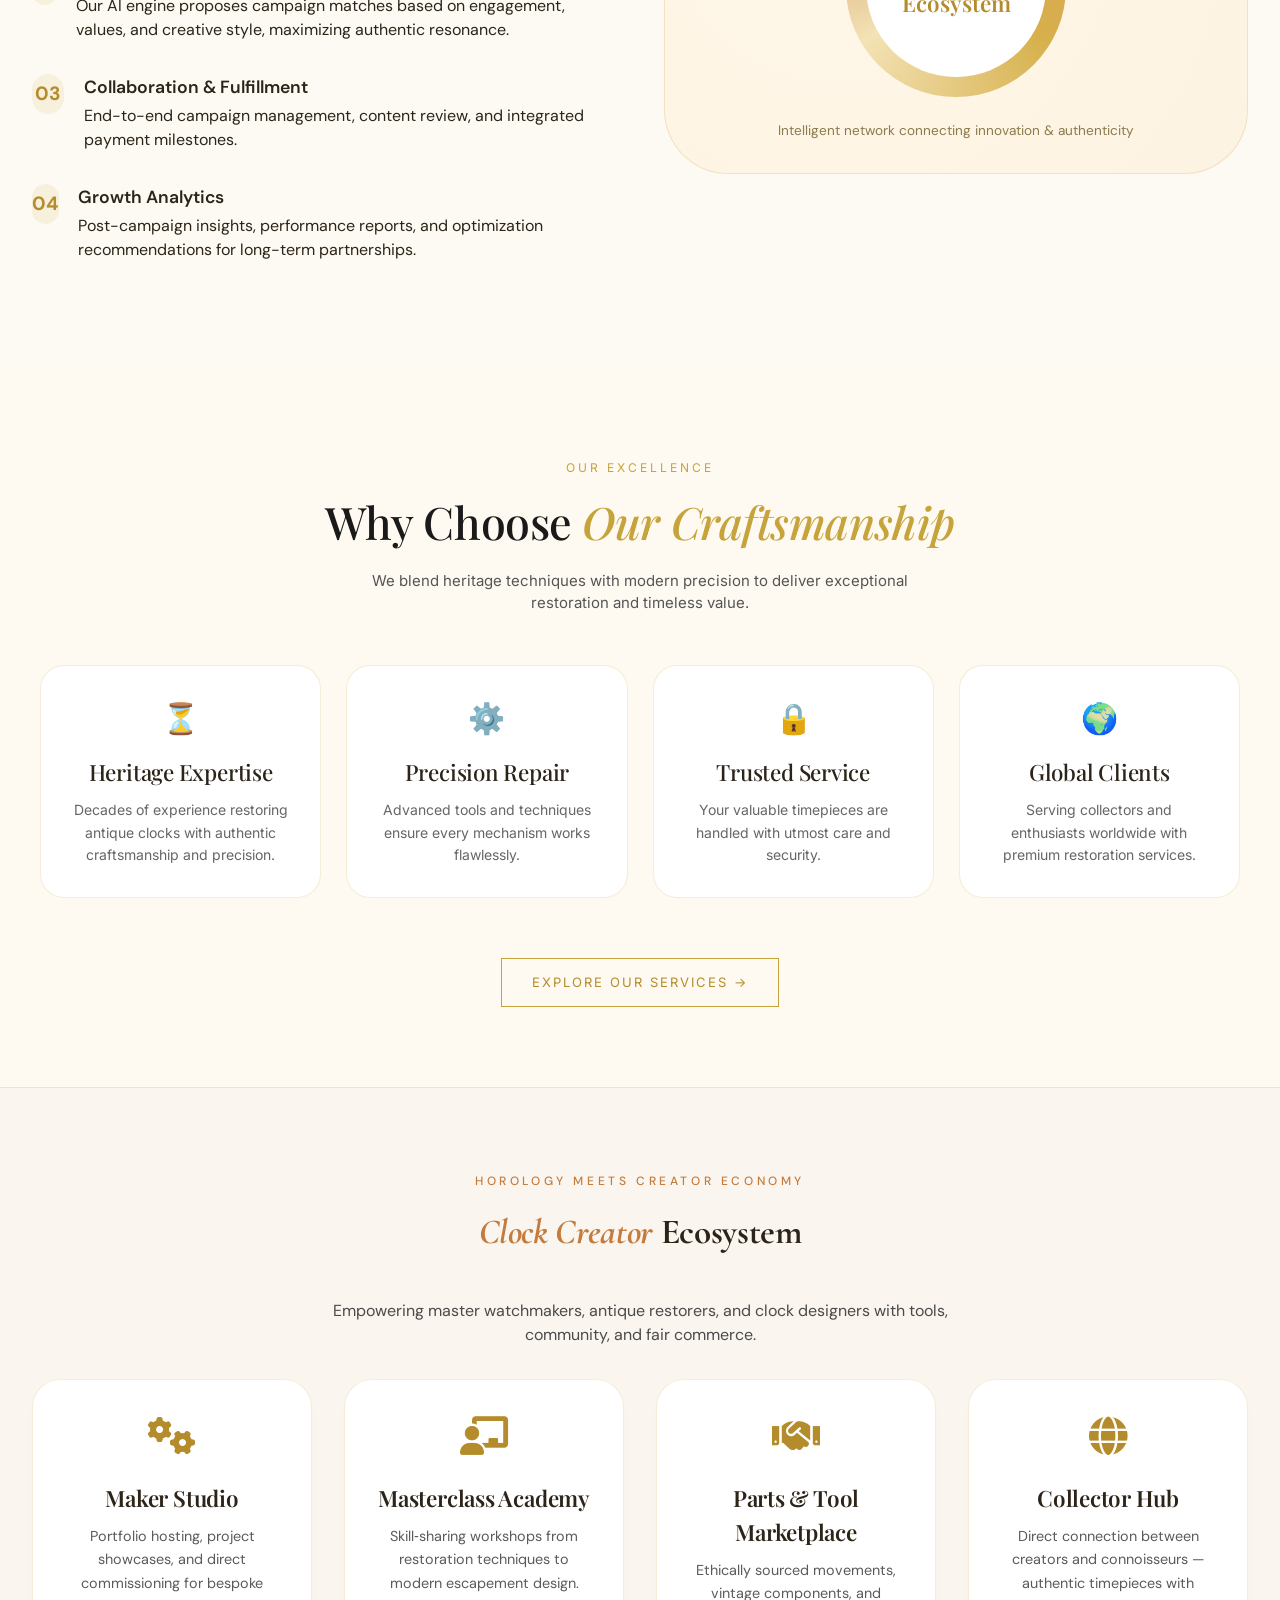
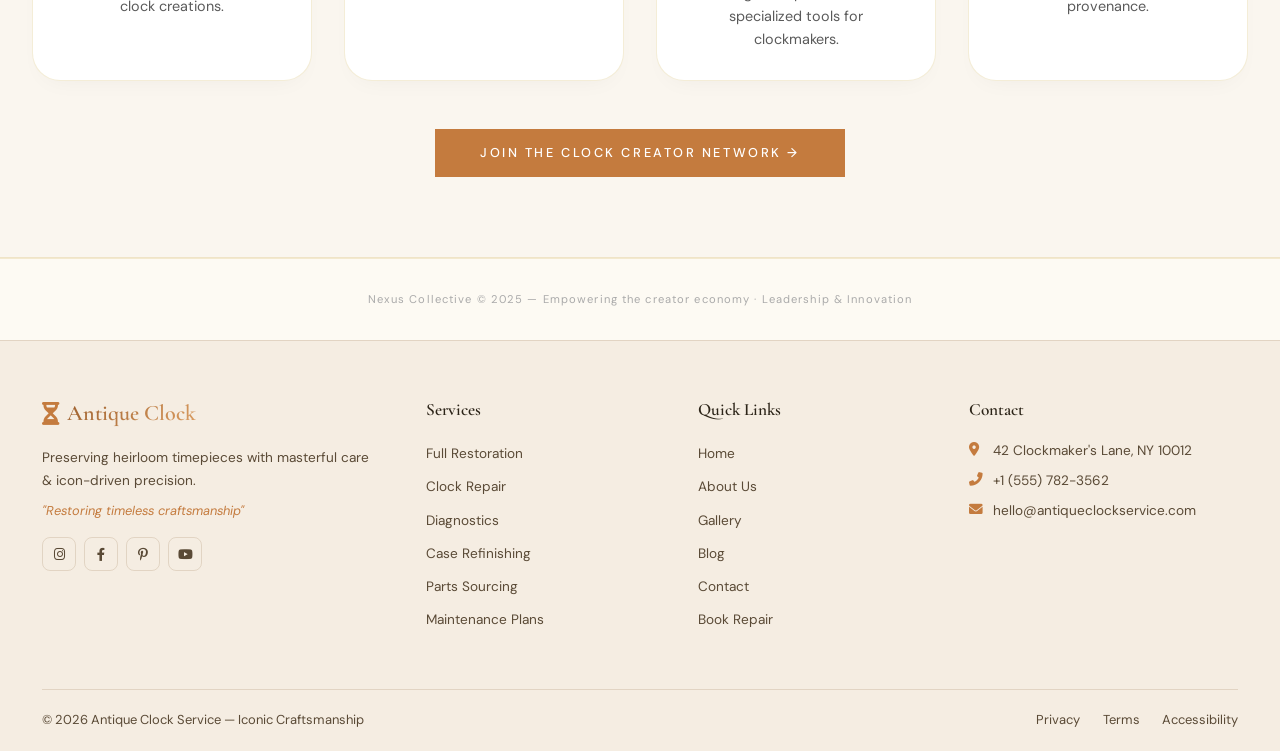
==== commit 5596801a: "removed head" ====
--- a/about.html
+++ b/about.html
@@ -836,7 +836,6 @@
   <style>
     /* ADDITION ONLY: background image for .mission-section (subtle luxurious texture) */
     .mission-section {
-<<<<<<< HEAD
       background-image: linear-gradient(rgba(252, 248, 240, 0.85), rgba(252, 248, 240, 0.85)), url('https://images.unsplash.com/photo-1600585154340-be6161a56a0c?w=1600&auto=format');
       background-size: cover;
       background-position: center;
@@ -846,14 +845,6 @@
     body.dark .mission-section {
       background-image: linear-gradient(rgba(34, 30, 24, 0.85), rgba(34, 30, 24, 0.85)), url('https://images.unsplash.com/photo-1600585154340-be6161a56a0c?w=1600&auto=format') !important;
     }
-=======
-      background-image: url('https://images.unsplash.com/photo-1600585154340-be6161a56a0c?w=1600&auto=format');
-      background-size: cover;
-      background-position: center;
-      background-blend-mode: soft-light;
-      background-repeat: no-repeat;
-    }
->>>>>>> 062296460c5aacc00fb1998d52a5d5b13551cea9
   </style>
 
   <!-- ========== NEW SECTION: CREATOR ECOSYSTEM FOR CLOCK (added without modifying any existing line) ========== -->
@@ -951,25 +942,10 @@
             <li><a href="./contact.html">Contact</a></li>
             
           </ul>
-<<<<<<< HEAD
             <div class="nav-actions">
             <button class="icon-btn" id="darkToggle" aria-label="Dark mode"><i class="fa-solid fa-moon"></i></button>
             <button class="icon-btn" id="rtlToggle" aria-label="RTL mode"><i class="fa-solid fa-right-left"></i></button>
             <a href="./login.html" style="background: #C6A43B; color: #1a1510; padding: 0.4rem 1.2rem; border-radius: 4px; font-weight: 600; text-decoration: none; margin-left: 10px; font-size: 0.9rem; font-family: 'DM Sans', sans-serif;">Login</a>
-=======
-          <div class="nav-actions">
-            <button class="icon-btn" id="darkToggle" aria-label="Dark mode"><i class="fa-solid fa-moon"></i></button>
-            <button class="icon-btn" id="rtlToggle" aria-label="RTL mode"><i class="fa-solid fa-right-left"></i></button>
-            <div class="user-ddrop">
-              <button class="icon-btn" id="userToggle" aria-label="User menu" aria-haspopup="true" aria-expanded="false">
-                <i class="fas fa-user-circle"></i>
-              </button>
-              <div class="user-ddrop-menu" id="userDropMenu">
-                <a href="./login.html"><i class="fas fa-sign-in-alt"></i> Login</a>
-                <a href="./register.html"><i class="fas fa-user-plus"></i> Register</a>
-              </div>
-            </div>
->>>>>>> 062296460c5aacc00fb1998d52a5d5b13551cea9
           </div>
           <!-- Mobile hamburger -->
           <div class="mob-actions">
@@ -993,21 +969,11 @@
           <a href="./index.html" data-close>Home 1 — Classic</a>
           <a href="./home 2.html" data-close>Home 2 — Modern</a>
         </div>
-<<<<<<< HEAD
         <a href="./about.html" data-close>About</a>
         <a href="./services.html" data-close>Services</a>
         <a href="./gallery.html" data-close>Gallery</a>
         <a href="./blog.html" data-close>Blog</a>
         <a href="./contact.html" data-close>Contact</a>
-=======
-        <a href="./about.html" data-close><i class="fas fa-info-circle"></i> About</a>
-        <a href="./services.html" data-close><i class="fas fa-tools"></i> Services</a>
-        <a href="./gallery.html" data-close><i class="fas fa-images"></i> Gallery</a>
-        <a href="./blog.html" data-close><i class="fas fa-feather-alt"></i> Blog</a>
-        <a href="./contact.html" data-close><i class="fas fa-envelope"></i> Contact</a>
-        <div class="drawer-divider"></div>
-        
->>>>>>> 062296460c5aacc00fb1998d52a5d5b13551cea9
         <div class="drawer-divider"></div>
         <!-- Enhanced controls injected via JS -->
       </div>
